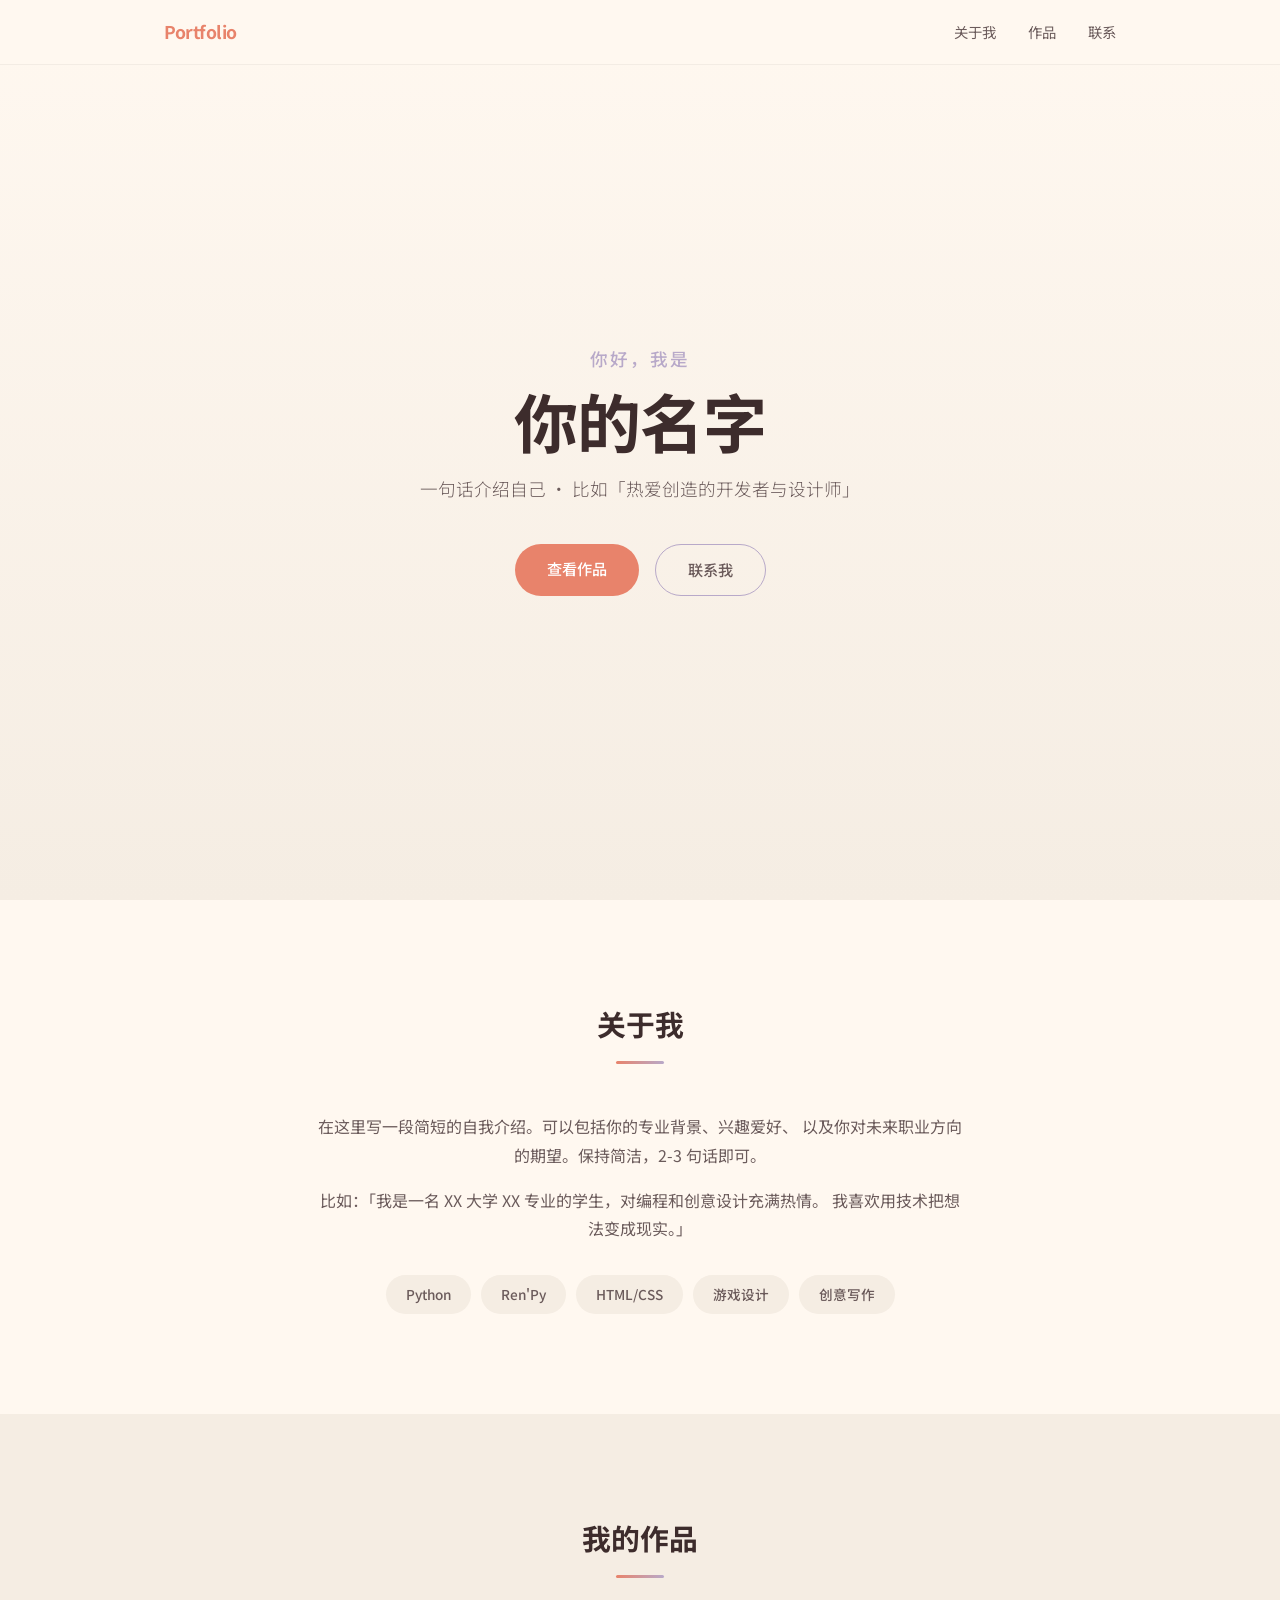
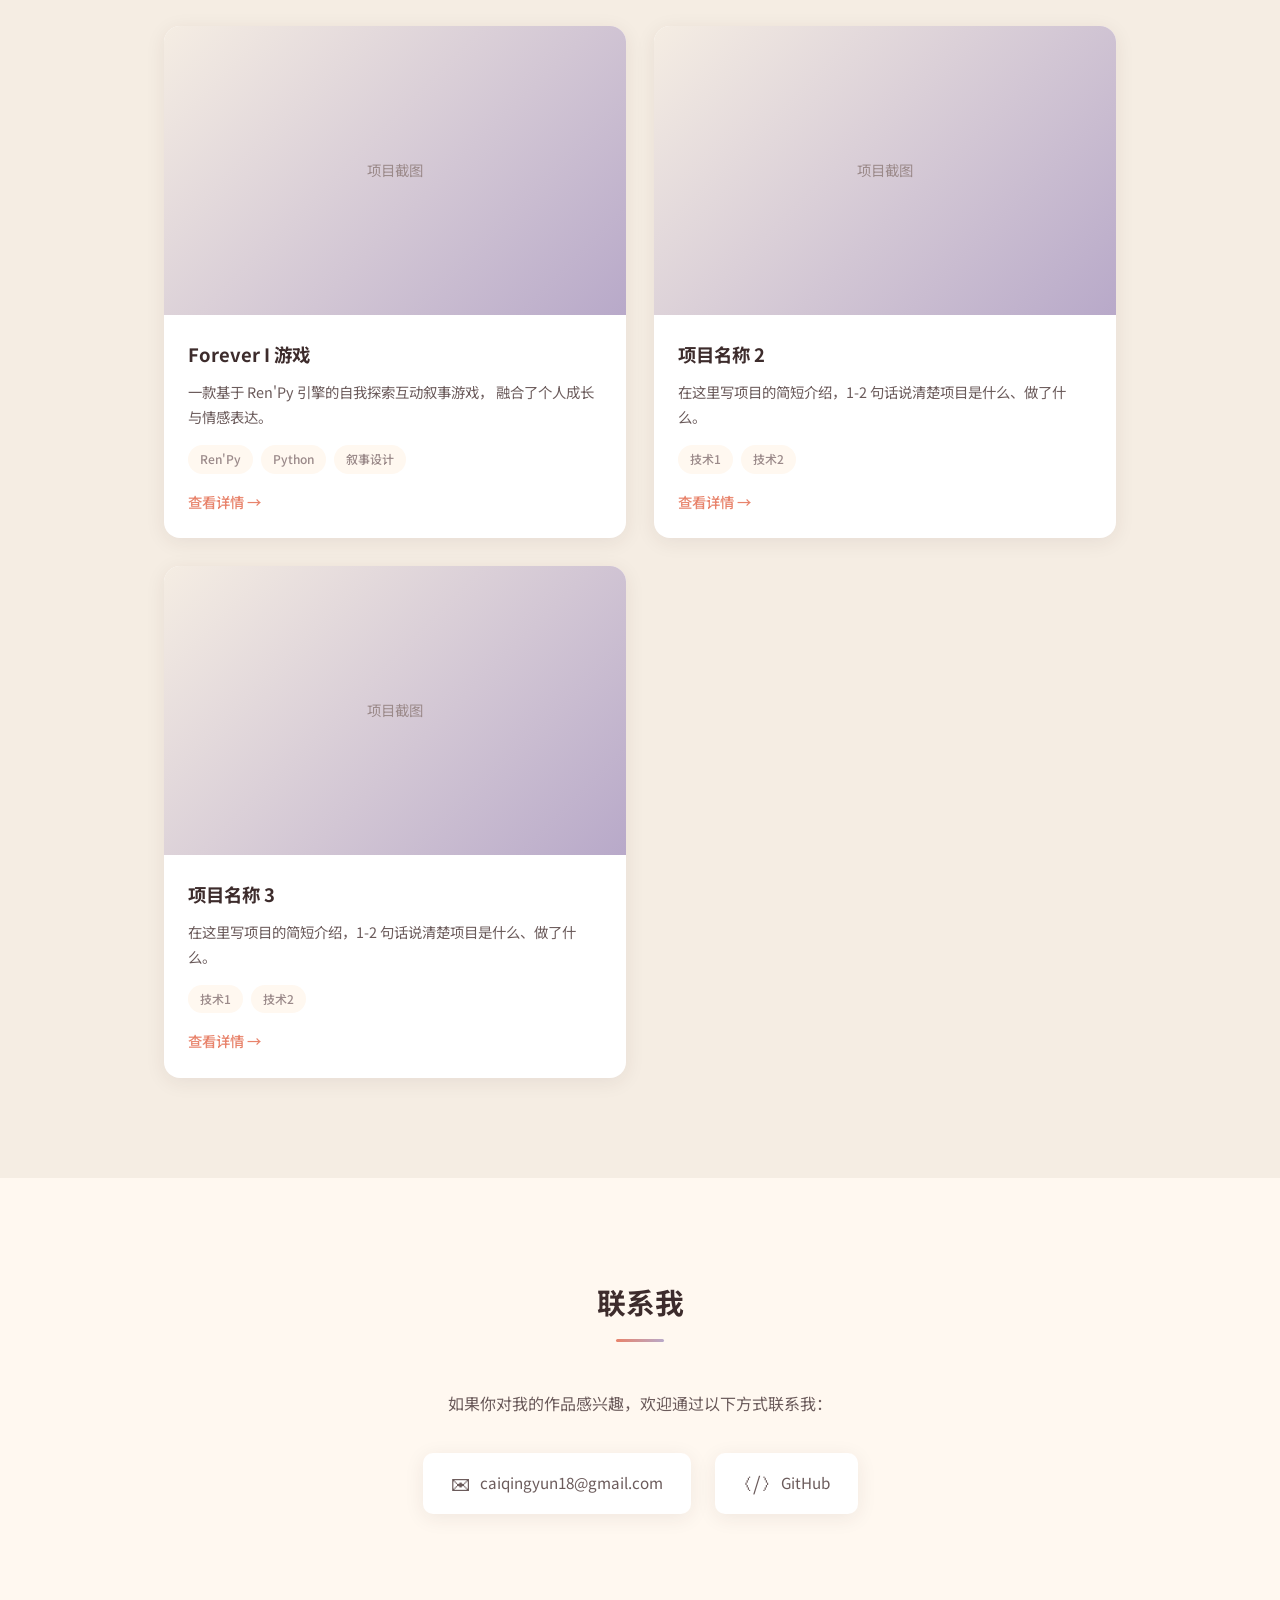
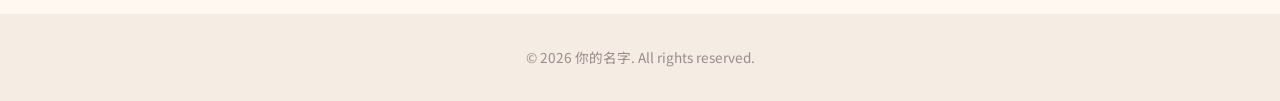
==== index.html @ f5c16abd "初始化作品集网站" ====
<!DOCTYPE html>
<html lang="zh-CN">
<head>
    <meta charset="UTF-8">
    <meta name="viewport" content="width=device-width, initial-scale=1.0">
    <title>我的作品集 | Portfolio</title>
    <link rel="stylesheet" href="css/style.css">
    <link rel="preconnect" href="https://fonts.googleapis.com">
    <link rel="preconnect" href="https://fonts.gstatic.com" crossorigin>
    <link href="https://fonts.googleapis.com/css2?family=Noto+Sans+SC:wght@300;400;500;700&display=swap" rel="stylesheet">
</head>
<body>
    <!-- 导航栏 -->
    <nav class="navbar">
        <div class="nav-container">
            <a href="#hero" class="nav-logo">Portfolio</a>
            <ul class="nav-links">
                <li><a href="#about">关于我</a></li>
                <li><a href="#projects">作品</a></li>
                <li><a href="#contact">联系</a></li>
            </ul>
        </div>
    </nav>

    <!-- Hero 顶部介绍区 -->
    <section id="hero" class="hero">
        <div class="hero-content fade-in">
            <p class="hero-greeting">你好，我是</p>
            <h1 class="hero-name">你的名字</h1>
            <p class="hero-tagline">一句话介绍自己 · 比如「热爱创造的开发者与设计师」</p>
            <div class="hero-buttons">
                <a href="#projects" class="btn btn-primary">查看作品</a>
                <a href="#contact" class="btn btn-outline">联系我</a>
            </div>
        </div>
    </section>

    <!-- 关于我 -->
    <section id="about" class="about">
        <div class="container">
            <h2 class="section-title fade-in">关于我</h2>
            <div class="about-content fade-in">
                <div class="about-text">
                    <p>
                        在这里写一段简短的自我介绍。可以包括你的专业背景、兴趣爱好、
                        以及你对未来职业方向的期望。保持简洁，2-3 句话即可。
                    </p>
                    <p>
                        比如：「我是一名 XX 大学 XX 专业的学生，对编程和创意设计充满热情。
                        我喜欢用技术把想法变成现实。」
                    </p>
                </div>
                <div class="skills">
                    <span class="skill-tag">Python</span>
                    <span class="skill-tag">Ren'Py</span>
                    <span class="skill-tag">HTML/CSS</span>
                    <span class="skill-tag">游戏设计</span>
                    <span class="skill-tag">创意写作</span>
                    <!-- 换成你自己的技能标签 -->
                </div>
            </div>
        </div>
    </section>

    <!-- 作品展示 -->
    <section id="projects" class="projects">
        <div class="container">
            <h2 class="section-title fade-in">我的作品</h2>
            <div class="projects-grid">

                <!-- 作品卡片 1 -->
                <div class="project-card fade-in">
                    <div class="card-image">
                        <div class="card-image-placeholder">项目截图</div>
                    </div>
                    <div class="card-content">
                        <h3 class="card-title">Forever I 游戏</h3>
                        <p class="card-description">
                            一款基于 Ren'Py 引擎的自我探索互动叙事游戏，
                            融合了个人成长与情感表达。
                        </p>
                        <div class="card-tags">
                            <span class="tag">Ren'Py</span>
                            <span class="tag">Python</span>
                            <span class="tag">叙事设计</span>
                        </div>
                        <div class="card-links">
                            <a href="#" class="card-link">查看详情 →</a>
                        </div>
                    </div>
                </div>

                <!-- 作品卡片 2 -->
                <div class="project-card fade-in">
                    <div class="card-image">
                        <div class="card-image-placeholder">项目截图</div>
                    </div>
                    <div class="card-content">
                        <h3 class="card-title">项目名称 2</h3>
                        <p class="card-description">
                            在这里写项目的简短介绍，1-2 句话说清楚项目是什么、做了什么。
                        </p>
                        <div class="card-tags">
                            <span class="tag">技术1</span>
                            <span class="tag">技术2</span>
                        </div>
                        <div class="card-links">
                            <a href="#" class="card-link">查看详情 →</a>
                        </div>
                    </div>
                </div>

                <!-- 作品卡片 3 -->
                <div class="project-card fade-in">
                    <div class="card-image">
                        <div class="card-image-placeholder">项目截图</div>
                    </div>
                    <div class="card-content">
                        <h3 class="card-title">项目名称 3</h3>
                        <p class="card-description">
                            在这里写项目的简短介绍，1-2 句话说清楚项目是什么、做了什么。
                        </p>
                        <div class="card-tags">
                            <span class="tag">技术1</span>
                            <span class="tag">技术2</span>
                        </div>
                        <div class="card-links">
                            <a href="#" class="card-link">查看详情 →</a>
                        </div>
                    </div>
                </div>

            </div>
        </div>
    </section>

    <!-- 联系方式 -->
    <section id="contact" class="contact">
        <div class="container">
            <h2 class="section-title fade-in">联系我</h2>
            <p class="contact-text fade-in">如果你对我的作品感兴趣，欢迎通过以下方式联系我：</p>
            <div class="contact-links fade-in">
                <a href="mailto:caiqingyun18@gmail.com" class="contact-item">
                    <span class="contact-icon">✉</span>
                    <span>caiqingyun18@gmail.com</span>
                </a>
                <a href="https://github.com/DAMOWANG-QINGYUN" class="contact-item" target="_blank">
                    <span class="contact-icon">⟨/⟩</span>
                    <span>GitHub</span>
                </a>
            </div>
        </div>
    </section>

    <!-- 页脚 -->
    <footer class="footer">
        <p>&copy; 2026 你的名字. All rights reserved.</p>
    </footer>

    <script src="js/main.js"></script>
</body>
</html>
---- css/style.css ----
/* ========== 基础重置与变量 ========== */
*,
*::before,
*::after {
    margin: 0;
    padding: 0;
    box-sizing: border-box;
}

:root {
    --bg-primary: #FFF8F0;
    --bg-secondary: #F5EDE3;
    --text-primary: #3D2C2C;
    --text-secondary: #6B5B5B;
    --text-light: #9B8A8A;
    --accent-coral: #E8836B;
    --accent-lavender: #B8A9C9;
    --card-bg: #FFFFFF;
    --card-shadow: 0 4px 20px rgba(61, 44, 44, 0.08);
    --card-shadow-hover: 0 8px 32px rgba(61, 44, 44, 0.15);
    --radius: 16px;
    --radius-sm: 10px;
    --transition: 0.3s ease;
}

html {
    scroll-behavior: smooth;
    scroll-padding-top: 80px;
}

body {
    font-family: 'Noto Sans SC', -apple-system, BlinkMacSystemFont, 'Segoe UI', sans-serif;
    background-color: var(--bg-primary);
    color: var(--text-primary);
    line-height: 1.7;
    -webkit-font-smoothing: antialiased;
}

a {
    text-decoration: none;
    color: inherit;
}

.container {
    max-width: 1000px;
    margin: 0 auto;
    padding: 0 24px;
}

/* ========== 导航栏 ========== */
.navbar {
    position: fixed;
    top: 0;
    left: 0;
    right: 0;
    z-index: 100;
    background: rgba(255, 248, 240, 0.85);
    backdrop-filter: blur(12px);
    -webkit-backdrop-filter: blur(12px);
    border-bottom: 1px solid rgba(61, 44, 44, 0.06);
}

.nav-container {
    max-width: 1000px;
    margin: 0 auto;
    padding: 0 24px;
    height: 64px;
    display: flex;
    align-items: center;
    justify-content: space-between;
}

.nav-logo {
    font-weight: 700;
    font-size: 1.1rem;
    color: var(--accent-coral);
    letter-spacing: -0.5px;
}

.nav-links {
    list-style: none;
    display: flex;
    gap: 32px;
}

.nav-links a {
    font-size: 0.9rem;
    font-weight: 400;
    color: var(--text-secondary);
    transition: color var(--transition);
    position: relative;
}

.nav-links a::after {
    content: '';
    position: absolute;
    bottom: -4px;
    left: 0;
    width: 0;
    height: 2px;
    background: var(--accent-coral);
    border-radius: 1px;
    transition: width var(--transition);
}

.nav-links a:hover {
    color: var(--text-primary);
}

.nav-links a:hover::after {
    width: 100%;
}

/* ========== Hero ========== */
.hero {
    min-height: 100vh;
    display: flex;
    align-items: center;
    justify-content: center;
    text-align: center;
    padding: 120px 24px 80px;
    background: linear-gradient(180deg, var(--bg-primary) 0%, var(--bg-secondary) 100%);
}

.hero-greeting {
    font-size: 1.1rem;
    color: var(--accent-lavender);
    font-weight: 500;
    margin-bottom: 8px;
    letter-spacing: 2px;
}

.hero-name {
    font-size: clamp(2.5rem, 6vw, 4rem);
    font-weight: 700;
    color: var(--text-primary);
    margin-bottom: 16px;
    letter-spacing: -1px;
    line-height: 1.2;
}

.hero-tagline {
    font-size: 1.1rem;
    color: var(--text-secondary);
    max-width: 500px;
    margin: 0 auto 40px;
    font-weight: 300;
}

.hero-buttons {
    display: flex;
    gap: 16px;
    justify-content: center;
    flex-wrap: wrap;
}

/* ========== 按钮 ========== */
.btn {
    display: inline-block;
    padding: 12px 32px;
    border-radius: 50px;
    font-size: 0.95rem;
    font-weight: 500;
    transition: all var(--transition);
    cursor: pointer;
}

.btn-primary {
    background: var(--accent-coral);
    color: #fff;
}

.btn-primary:hover {
    background: #d6725c;
    transform: translateY(-2px);
    box-shadow: 0 6px 20px rgba(232, 131, 107, 0.3);
}

.btn-outline {
    border: 1.5px solid var(--accent-lavender);
    color: var(--text-secondary);
}

.btn-outline:hover {
    background: var(--accent-lavender);
    color: #fff;
    transform: translateY(-2px);
}

/* ========== 通用板块 ========== */
.section-title {
    font-size: 1.8rem;
    font-weight: 700;
    text-align: center;
    margin-bottom: 48px;
    color: var(--text-primary);
    position: relative;
}

.section-title::after {
    content: '';
    display: block;
    width: 48px;
    height: 3px;
    background: linear-gradient(90deg, var(--accent-coral), var(--accent-lavender));
    border-radius: 2px;
    margin: 12px auto 0;
}

/* ========== 关于我 ========== */
.about {
    padding: 100px 0;
    background: var(--bg-primary);
}

.about-text {
    max-width: 650px;
    margin: 0 auto 32px;
    text-align: center;
}

.about-text p {
    color: var(--text-secondary);
    margin-bottom: 16px;
    font-size: 1rem;
    line-height: 1.8;
}

.skills {
    display: flex;
    flex-wrap: wrap;
    justify-content: center;
    gap: 10px;
}

.skill-tag {
    padding: 8px 20px;
    background: var(--bg-secondary);
    color: var(--text-secondary);
    border-radius: 50px;
    font-size: 0.85rem;
    font-weight: 500;
    transition: all var(--transition);
}

.skill-tag:hover {
    background: var(--accent-lavender);
    color: #fff;
    transform: translateY(-2px);
}

/* ========== 作品展示 ========== */
.projects {
    padding: 100px 0;
    background: var(--bg-secondary);
}

.projects-grid {
    display: grid;
    grid-template-columns: repeat(auto-fill, minmax(300px, 1fr));
    gap: 28px;
}

.project-card {
    background: var(--card-bg);
    border-radius: var(--radius);
    overflow: hidden;
    box-shadow: var(--card-shadow);
    transition: all var(--transition);
}

.project-card:hover {
    transform: translateY(-6px);
    box-shadow: var(--card-shadow-hover);
}

.card-image {
    width: 100%;
    aspect-ratio: 16 / 10;
    overflow: hidden;
    background: linear-gradient(135deg, var(--bg-secondary), var(--accent-lavender));
}

.card-image img {
    width: 100%;
    height: 100%;
    object-fit: cover;
    transition: transform 0.4s ease;
}

.project-card:hover .card-image img {
    transform: scale(1.05);
}

.card-image-placeholder {
    width: 100%;
    height: 100%;
    display: flex;
    align-items: center;
    justify-content: center;
    color: var(--text-light);
    font-size: 0.9rem;
}

.card-content {
    padding: 24px;
}

.card-title {
    font-size: 1.15rem;
    font-weight: 700;
    margin-bottom: 10px;
    color: var(--text-primary);
}

.card-description {
    font-size: 0.9rem;
    color: var(--text-secondary);
    line-height: 1.7;
    margin-bottom: 16px;
}

.card-tags {
    display: flex;
    flex-wrap: wrap;
    gap: 8px;
    margin-bottom: 16px;
}

.tag {
    padding: 4px 12px;
    background: var(--bg-primary);
    color: var(--text-light);
    border-radius: 50px;
    font-size: 0.75rem;
    font-weight: 500;
}

.card-links {
    display: flex;
    gap: 16px;
}

.card-link {
    font-size: 0.9rem;
    color: var(--accent-coral);
    font-weight: 500;
    transition: color var(--transition);
}

.card-link:hover {
    color: #d6725c;
}

/* ========== 联系方式 ========== */
.contact {
    padding: 100px 0;
    background: var(--bg-primary);
    text-align: center;
}

.contact-text {
    color: var(--text-secondary);
    margin-bottom: 36px;
    font-size: 1rem;
}

.contact-links {
    display: flex;
    justify-content: center;
    gap: 24px;
    flex-wrap: wrap;
}

.contact-item {
    display: flex;
    align-items: center;
    gap: 10px;
    padding: 14px 28px;
    background: var(--card-bg);
    border-radius: var(--radius-sm);
    box-shadow: var(--card-shadow);
    transition: all var(--transition);
    font-size: 0.95rem;
    color: var(--text-secondary);
}

.contact-item:hover {
    transform: translateY(-3px);
    box-shadow: var(--card-shadow-hover);
    color: var(--accent-coral);
}

.contact-icon {
    font-size: 1.2rem;
}

/* ========== 页脚 ========== */
.footer {
    text-align: center;
    padding: 32px 24px;
    background: var(--bg-secondary);
    color: var(--text-light);
    font-size: 0.85rem;
}

/* ========== 淡入动画 ========== */
.fade-in {
    opacity: 0;
    transform: translateY(24px);
    transition: opacity 0.6s ease, transform 0.6s ease;
}

.fade-in.visible {
    opacity: 1;
    transform: translateY(0);
}

/* ========== 响应式 ========== */
@media (max-width: 768px) {
    .nav-links {
        gap: 20px;
    }

    .hero {
        padding: 100px 20px 60px;
    }

    .hero-tagline {
        font-size: 1rem;
    }

    .projects-grid {
        grid-template-columns: 1fr;
    }

    .about,
    .projects,
    .contact {
        padding: 72px 0;
    }

    .section-title {
        font-size: 1.5rem;
        margin-bottom: 36px;
    }

    .contact-links {
        flex-direction: column;
        align-items: center;
    }
}

@media (max-width: 480px) {
    .nav-links {
        gap: 16px;
        font-size: 0.85rem;
    }

    .hero-name {
        font-size: 2rem;
    }

    .hero-buttons {
        flex-direction: column;
        align-items: center;
    }

    .btn {
        width: 100%;
        max-width: 240px;
        text-align: center;
    }
}
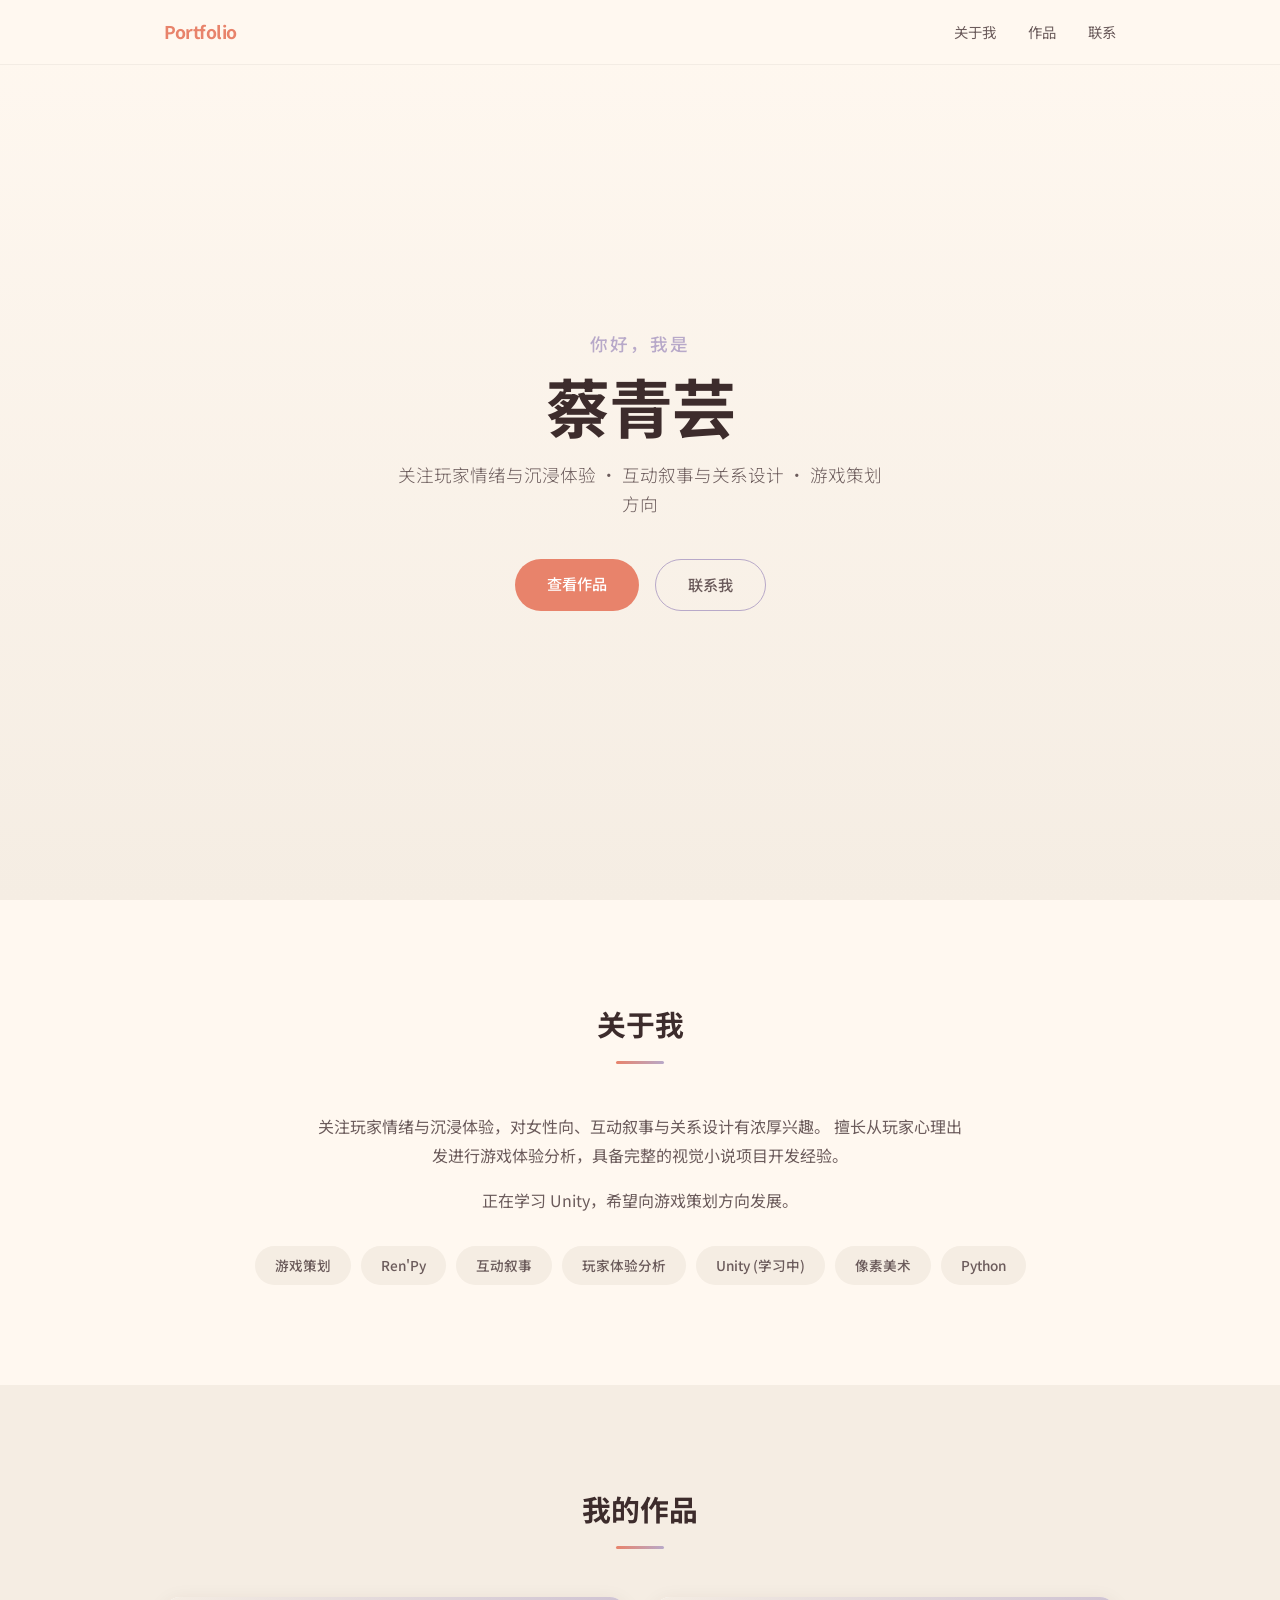
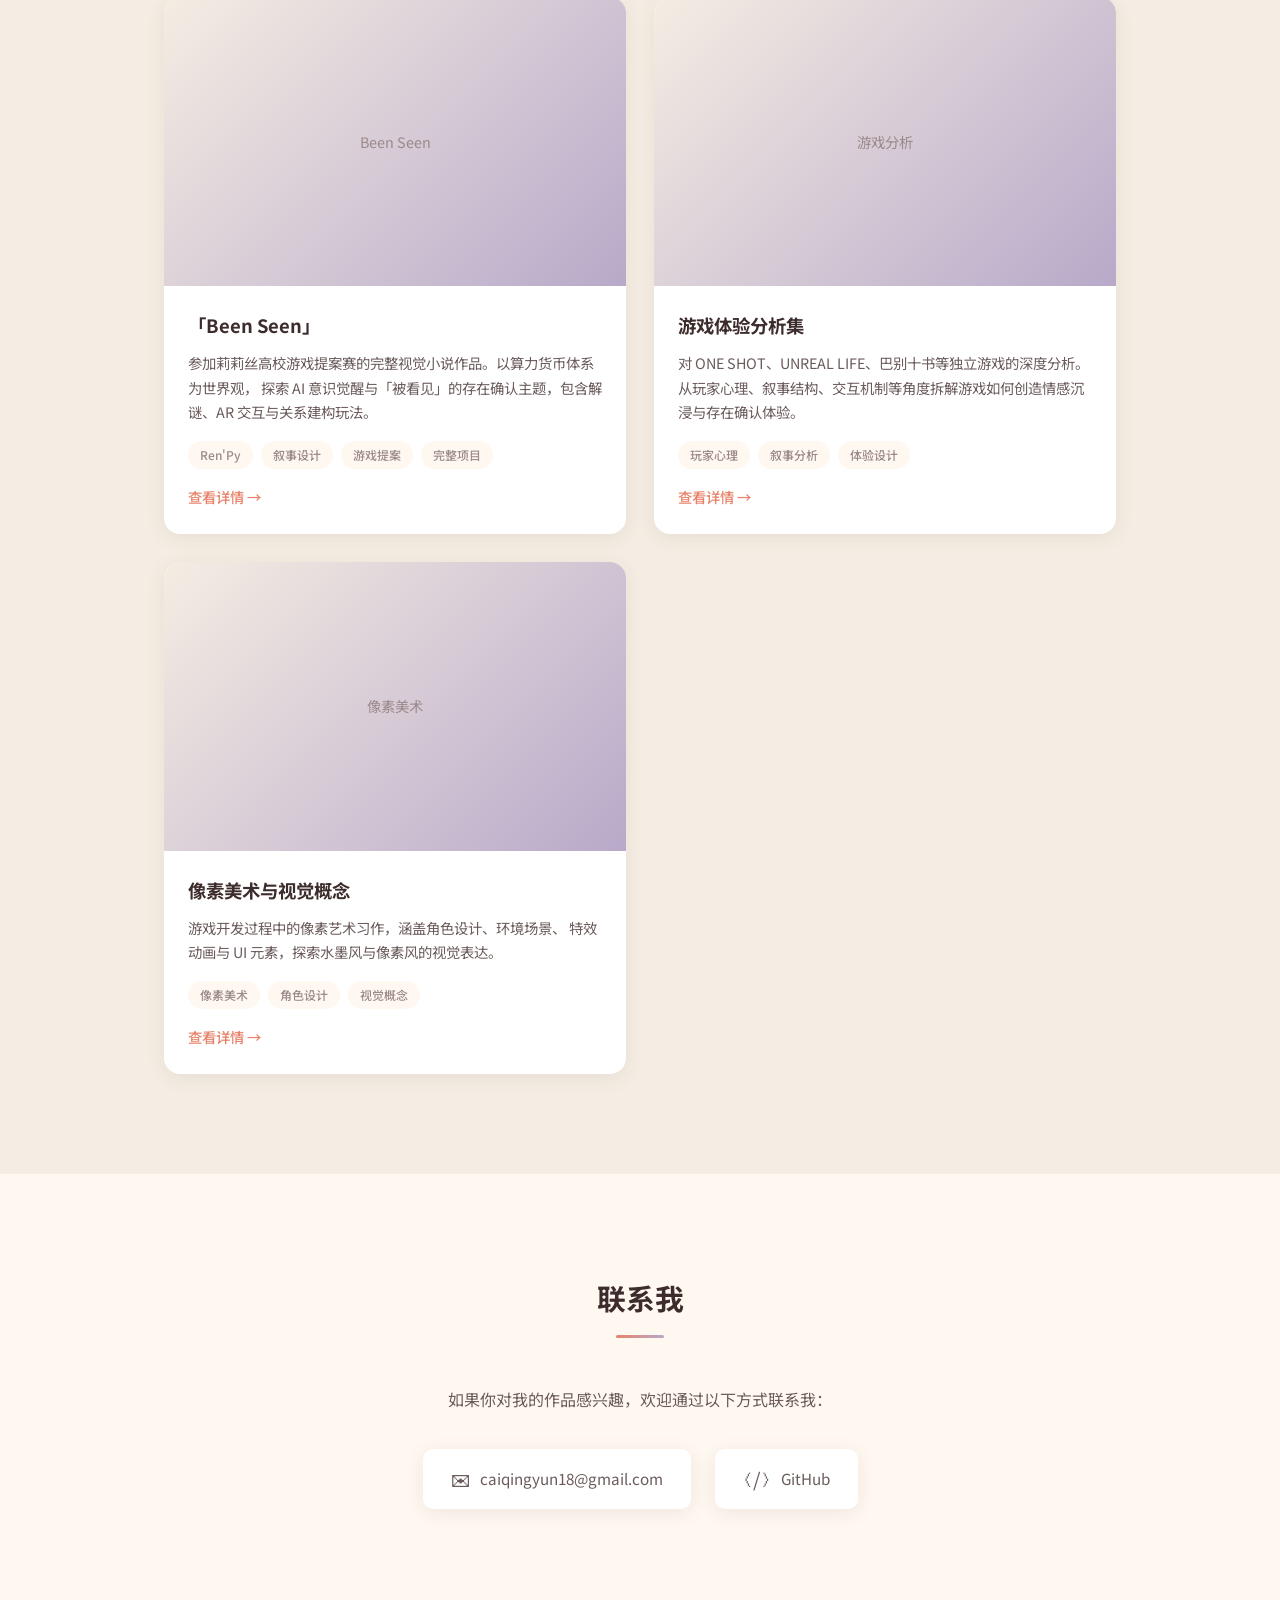
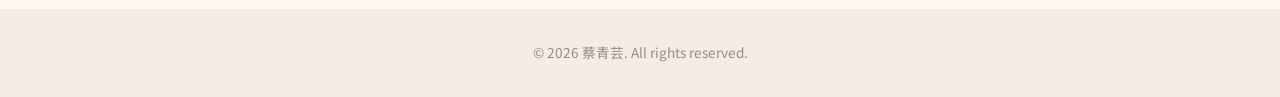
==== commit 3908f092: "更新作品集内容：个人信息、项目介绍、技能标签" ====
--- a/index.html
+++ b/index.html
@@ -3,7 +3,7 @@
 <head>
     <meta charset="UTF-8">
     <meta name="viewport" content="width=device-width, initial-scale=1.0">
-    <title>我的作品集 | Portfolio</title>
+    <title>蔡青芸 | 游戏策划作品集</title>
     <link rel="stylesheet" href="css/style.css">
     <link rel="preconnect" href="https://fonts.googleapis.com">
     <link rel="preconnect" href="https://fonts.gstatic.com" crossorigin>
@@ -26,8 +26,8 @@
     <section id="hero" class="hero">
         <div class="hero-content fade-in">
             <p class="hero-greeting">你好，我是</p>
-            <h1 class="hero-name">你的名字</h1>
-            <p class="hero-tagline">一句话介绍自己 · 比如「热爱创造的开发者与设计师」</p>
+            <h1 class="hero-name">蔡青芸</h1>
+            <p class="hero-tagline">关注玩家情绪与沉浸体验 · 互动叙事与关系设计 · 游戏策划方向</p>
             <div class="hero-buttons">
                 <a href="#projects" class="btn btn-primary">查看作品</a>
                 <a href="#contact" class="btn btn-outline">联系我</a>
@@ -42,21 +42,21 @@
             <div class="about-content fade-in">
                 <div class="about-text">
                     <p>
-                        在这里写一段简短的自我介绍。可以包括你的专业背景、兴趣爱好、
-                        以及你对未来职业方向的期望。保持简洁，2-3 句话即可。
+                        关注玩家情绪与沉浸体验，对女性向、互动叙事与关系设计有浓厚兴趣。
+                        擅长从玩家心理出发进行游戏体验分析，具备完整的视觉小说项目开发经验。
                     </p>
                     <p>
-                        比如：「我是一名 XX 大学 XX 专业的学生，对编程和创意设计充满热情。
-                        我喜欢用技术把想法变成现实。」
+                        正在学习 Unity，希望向游戏策划方向发展。
                     </p>
                 </div>
                 <div class="skills">
+                    <span class="skill-tag">游戏策划</span>
+                    <span class="skill-tag">Ren'Py</span>
+                    <span class="skill-tag">互动叙事</span>
+                    <span class="skill-tag">玩家体验分析</span>
+                    <span class="skill-tag">Unity (学习中)</span>
+                    <span class="skill-tag">像素美术</span>
                     <span class="skill-tag">Python</span>
-                    <span class="skill-tag">Ren'Py</span>
-                    <span class="skill-tag">HTML/CSS</span>
-                    <span class="skill-tag">游戏设计</span>
-                    <span class="skill-tag">创意写作</span>
-                    <!-- 换成你自己的技能标签 -->
                 </div>
             </div>
         </div>
@@ -68,21 +68,22 @@
             <h2 class="section-title fade-in">我的作品</h2>
             <div class="projects-grid">
 
-                <!-- 作品卡片 1 -->
+                <!-- 作品卡片 1：Been Seen -->
                 <div class="project-card fade-in">
                     <div class="card-image">
-                        <div class="card-image-placeholder">项目截图</div>
+                        <div class="card-image-placeholder">Been Seen</div>
                     </div>
                     <div class="card-content">
-                        <h3 class="card-title">Forever I 游戏</h3>
+                        <h3 class="card-title">「Been Seen」</h3>
                         <p class="card-description">
-                            一款基于 Ren'Py 引擎的自我探索互动叙事游戏，
-                            融合了个人成长与情感表达。
+                            参加莉莉丝高校游戏提案赛的完整视觉小说作品。以算力货币体系为世界观，
+                            探索 AI 意识觉醒与「被看见」的存在确认主题，包含解谜、AR 交互与关系建构玩法。
                         </p>
                         <div class="card-tags">
                             <span class="tag">Ren'Py</span>
-                            <span class="tag">Python</span>
                             <span class="tag">叙事设计</span>
+                            <span class="tag">游戏提案</span>
+                            <span class="tag">完整项目</span>
                         </div>
                         <div class="card-links">
                             <a href="#" class="card-link">查看详情 →</a>
@@ -90,19 +91,21 @@
                     </div>
                 </div>
 
-                <!-- 作品卡片 2 -->
+                <!-- 作品卡片 2：游戏体验分析 -->
                 <div class="project-card fade-in">
                     <div class="card-image">
-                        <div class="card-image-placeholder">项目截图</div>
+                        <div class="card-image-placeholder">游戏分析</div>
                     </div>
                     <div class="card-content">
-                        <h3 class="card-title">项目名称 2</h3>
+                        <h3 class="card-title">游戏体验分析集</h3>
                         <p class="card-description">
-                            在这里写项目的简短介绍，1-2 句话说清楚项目是什么、做了什么。
+                            对 ONE SHOT、UNREAL LIFE、巴别十书等独立游戏的深度分析。
+                            从玩家心理、叙事结构、交互机制等角度拆解游戏如何创造情感沉浸与存在确认体验。
                         </p>
                         <div class="card-tags">
-                            <span class="tag">技术1</span>
-                            <span class="tag">技术2</span>
+                            <span class="tag">玩家心理</span>
+                            <span class="tag">叙事分析</span>
+                            <span class="tag">体验设计</span>
                         </div>
                         <div class="card-links">
                             <a href="#" class="card-link">查看详情 →</a>
@@ -110,19 +113,21 @@
                     </div>
                 </div>
 
-                <!-- 作品卡片 3 -->
+                <!-- 作品卡片 3：像素美术 -->
                 <div class="project-card fade-in">
                     <div class="card-image">
-                        <div class="card-image-placeholder">项目截图</div>
+                        <div class="card-image-placeholder">像素美术</div>
                     </div>
                     <div class="card-content">
-                        <h3 class="card-title">项目名称 3</h3>
+                        <h3 class="card-title">像素美术与视觉概念</h3>
                         <p class="card-description">
-                            在这里写项目的简短介绍，1-2 句话说清楚项目是什么、做了什么。
+                            游戏开发过程中的像素艺术习作，涵盖角色设计、环境场景、
+                            特效动画与 UI 元素，探索水墨风与像素风的视觉表达。
                         </p>
                         <div class="card-tags">
-                            <span class="tag">技术1</span>
-                            <span class="tag">技术2</span>
+                            <span class="tag">像素美术</span>
+                            <span class="tag">角色设计</span>
+                            <span class="tag">视觉概念</span>
                         </div>
                         <div class="card-links">
                             <a href="#" class="card-link">查看详情 →</a>
@@ -154,7 +159,7 @@
 
     <!-- 页脚 -->
     <footer class="footer">
-        <p>&copy; 2026 你的名字. All rights reserved.</p>
+        <p>&copy; 2026 蔡青芸. All rights reserved.</p>
     </footer>
 
     <script src="js/main.js"></script>
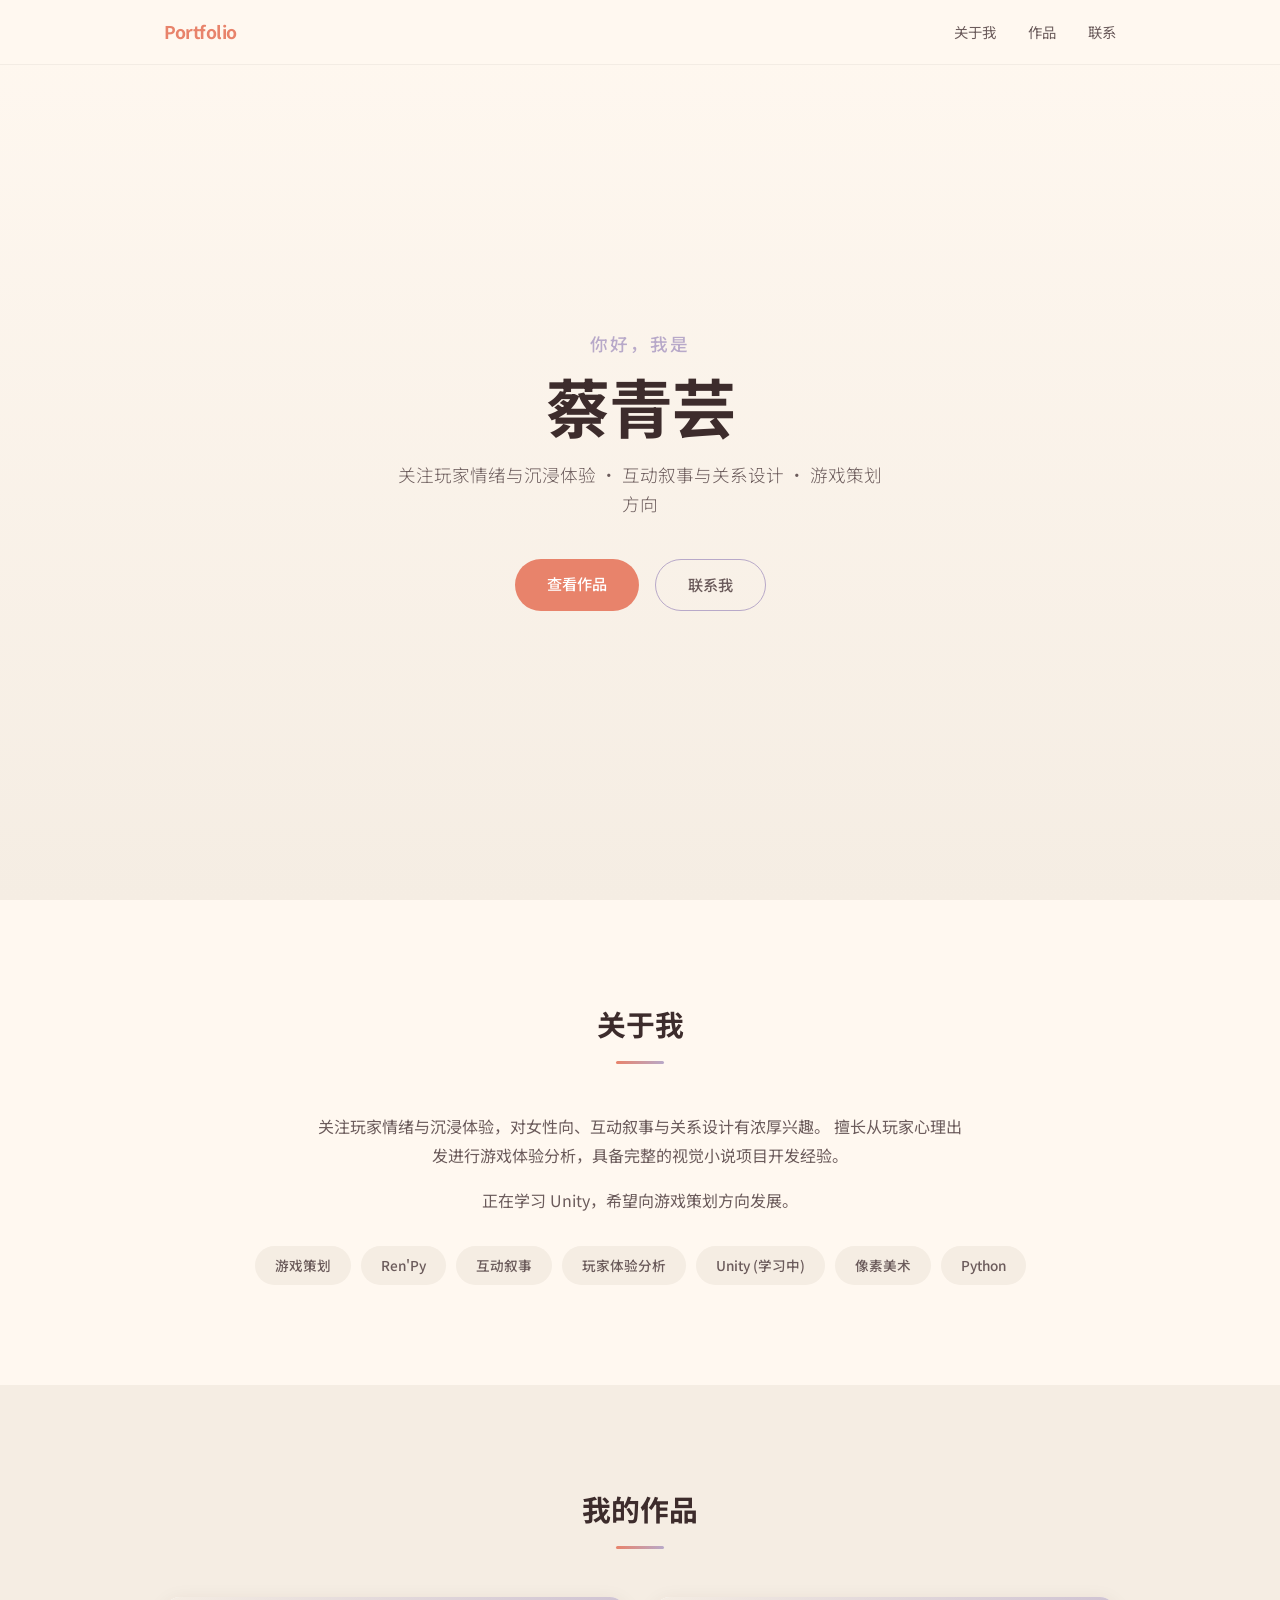
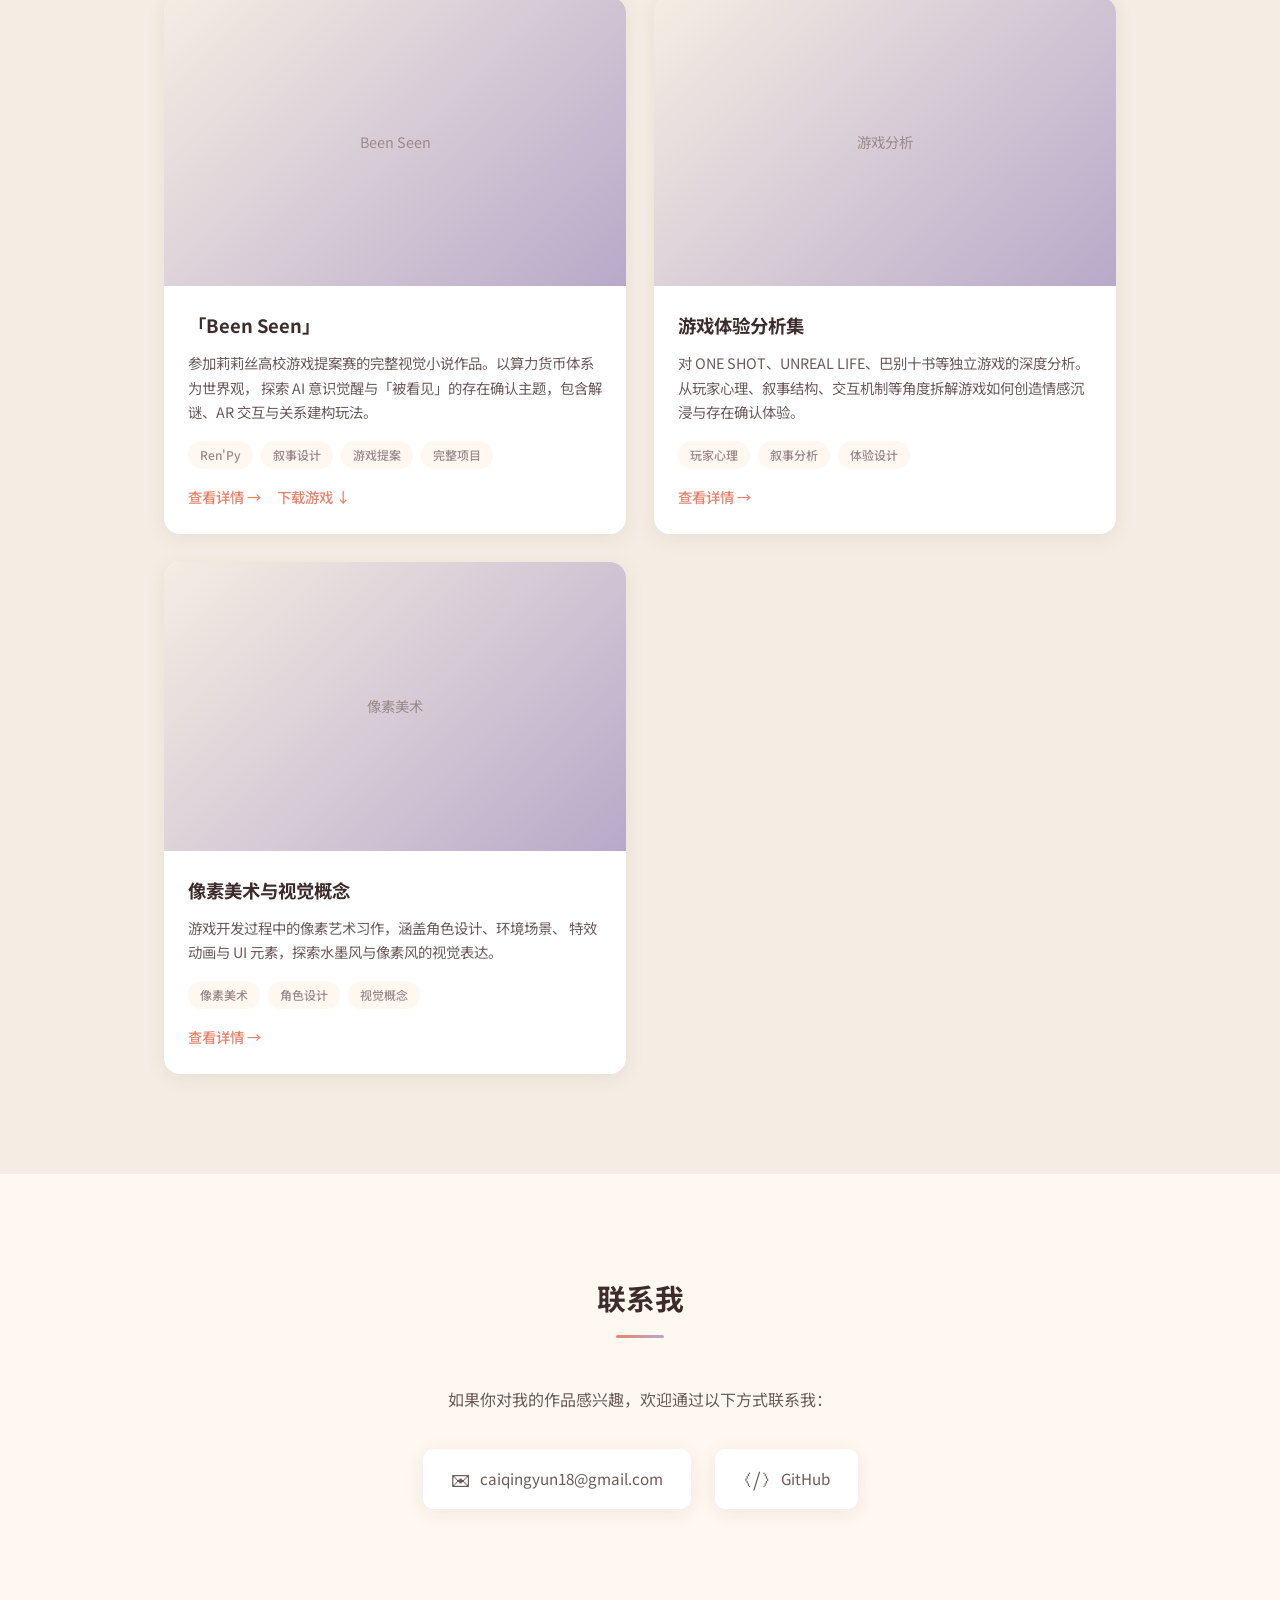
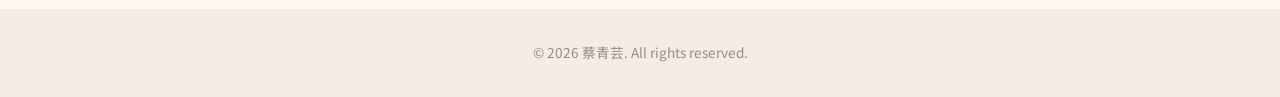
==== commit 7cc0d9a3: "添加 Been Seen 游戏下载链接（GitHub Release）" ====
--- a/index.html
+++ b/index.html
@@ -86,7 +86,8 @@
                             <span class="tag">完整项目</span>
                         </div>
                         <div class="card-links">
-                            <a href="#" class="card-link">查看详情 →</a>
+                            <a href="beenseen.html" class="card-link">查看详情 →</a>
+                            <a href="https://github.com/DAMOWANG-QINGYUN/DAMOWANG-QINGYUN.github.io/releases/download/v1.0/BeenSeen-v1.0-win.zip" class="card-link">下载游戏 ↓</a>
                         </div>
                     </div>
                 </div>
@@ -108,7 +109,7 @@
                             <span class="tag">体验设计</span>
                         </div>
                         <div class="card-links">
-                            <a href="#" class="card-link">查看详情 →</a>
+                            <a href="analysis.html" class="card-link">查看详情 →</a>
                         </div>
                     </div>
                 </div>
@@ -130,7 +131,7 @@
                             <span class="tag">视觉概念</span>
                         </div>
                         <div class="card-links">
-                            <a href="#" class="card-link">查看详情 →</a>
+                            <a href="pixelart.html" class="card-link">查看详情 →</a>
                         </div>
                     </div>
                 </div>
--- a/css/style.css
+++ b/css/style.css
@@ -404,6 +404,151 @@
     font-size: 0.85rem;
 }
 
+/* ========== 详情页 ========== */
+.detail-hero {
+    padding: 120px 0 60px;
+    background: linear-gradient(180deg, var(--bg-primary) 0%, var(--bg-secondary) 100%);
+    text-align: center;
+}
+
+.detail-header h1 {
+    font-size: clamp(2rem, 5vw, 3rem);
+    font-weight: 700;
+    color: var(--text-primary);
+    margin-bottom: 12px;
+}
+
+.detail-subtitle {
+    font-size: 1.05rem;
+    color: var(--text-secondary);
+    font-weight: 300;
+}
+
+.detail-section {
+    padding: 80px 0;
+}
+
+.detail-section.alt-bg {
+    background: var(--bg-secondary);
+}
+
+.detail-text {
+    max-width: 700px;
+    margin: 0 auto;
+}
+
+.detail-text p {
+    color: var(--text-secondary);
+    margin-bottom: 16px;
+    line-height: 1.8;
+}
+
+.detail-gallery {
+    display: grid;
+    grid-template-columns: repeat(auto-fit, minmax(400px, 1fr));
+    gap: 32px;
+}
+
+.gallery-item {
+    background: var(--card-bg);
+    border-radius: var(--radius);
+    overflow: hidden;
+    box-shadow: var(--card-shadow);
+}
+
+.gallery-item h3 {
+    padding: 20px 20px 12px;
+    font-size: 1rem;
+    color: var(--text-primary);
+}
+
+.gallery-item img {
+    width: 100%;
+    display: block;
+}
+
+.gallery-caption {
+    padding: 12px 20px 20px;
+    font-size: 0.85rem;
+    color: var(--text-light);
+}
+
+/* 分析卡片 */
+.analysis-grid {
+    display: grid;
+    grid-template-columns: repeat(auto-fill, minmax(280px, 1fr));
+    gap: 24px;
+}
+
+.analysis-card {
+    background: var(--card-bg);
+    border-radius: var(--radius);
+    padding: 32px;
+    box-shadow: var(--card-shadow);
+    transition: all var(--transition);
+}
+
+.analysis-card:hover {
+    transform: translateY(-4px);
+    box-shadow: var(--card-shadow-hover);
+}
+
+.analysis-card h3 {
+    font-size: 1.2rem;
+    color: var(--text-primary);
+    margin-bottom: 12px;
+}
+
+.analysis-card p {
+    font-size: 0.9rem;
+    color: var(--text-secondary);
+    line-height: 1.7;
+    margin-bottom: 20px;
+}
+
+/* 像素画网格 */
+.pixel-grid {
+    display: grid;
+    grid-template-columns: repeat(auto-fill, minmax(160px, 1fr));
+    gap: 20px;
+}
+
+.pixel-item {
+    background: var(--card-bg);
+    border-radius: var(--radius-sm);
+    padding: 16px;
+    text-align: center;
+    box-shadow: var(--card-shadow);
+    transition: all var(--transition);
+}
+
+.pixel-item:hover {
+    transform: translateY(-4px);
+    box-shadow: var(--card-shadow-hover);
+}
+
+.pixel-item img {
+    width: 100%;
+    image-rendering: pixelated;
+    border-radius: 8px;
+    margin-bottom: 10px;
+}
+
+.pixel-item p {
+    font-size: 0.8rem;
+    color: var(--text-light);
+    font-weight: 500;
+}
+
+.footer a {
+    color: var(--accent-coral);
+    transition: color var(--transition);
+}
+
+.footer a:hover {
+    color: #d6725c;
+}
+
 /* ========== 淡入动画 ========== */
 .fade-in {
     opacity: 0;
@@ -449,6 +594,18 @@
         flex-direction: column;
         align-items: center;
     }
+
+    .detail-gallery {
+        grid-template-columns: 1fr;
+    }
+
+    .detail-section {
+        padding: 56px 0;
+    }
+
+    .pixel-grid {
+        grid-template-columns: repeat(auto-fill, minmax(120px, 1fr));
+    }
 }
 
 @media (max-width: 480px) {
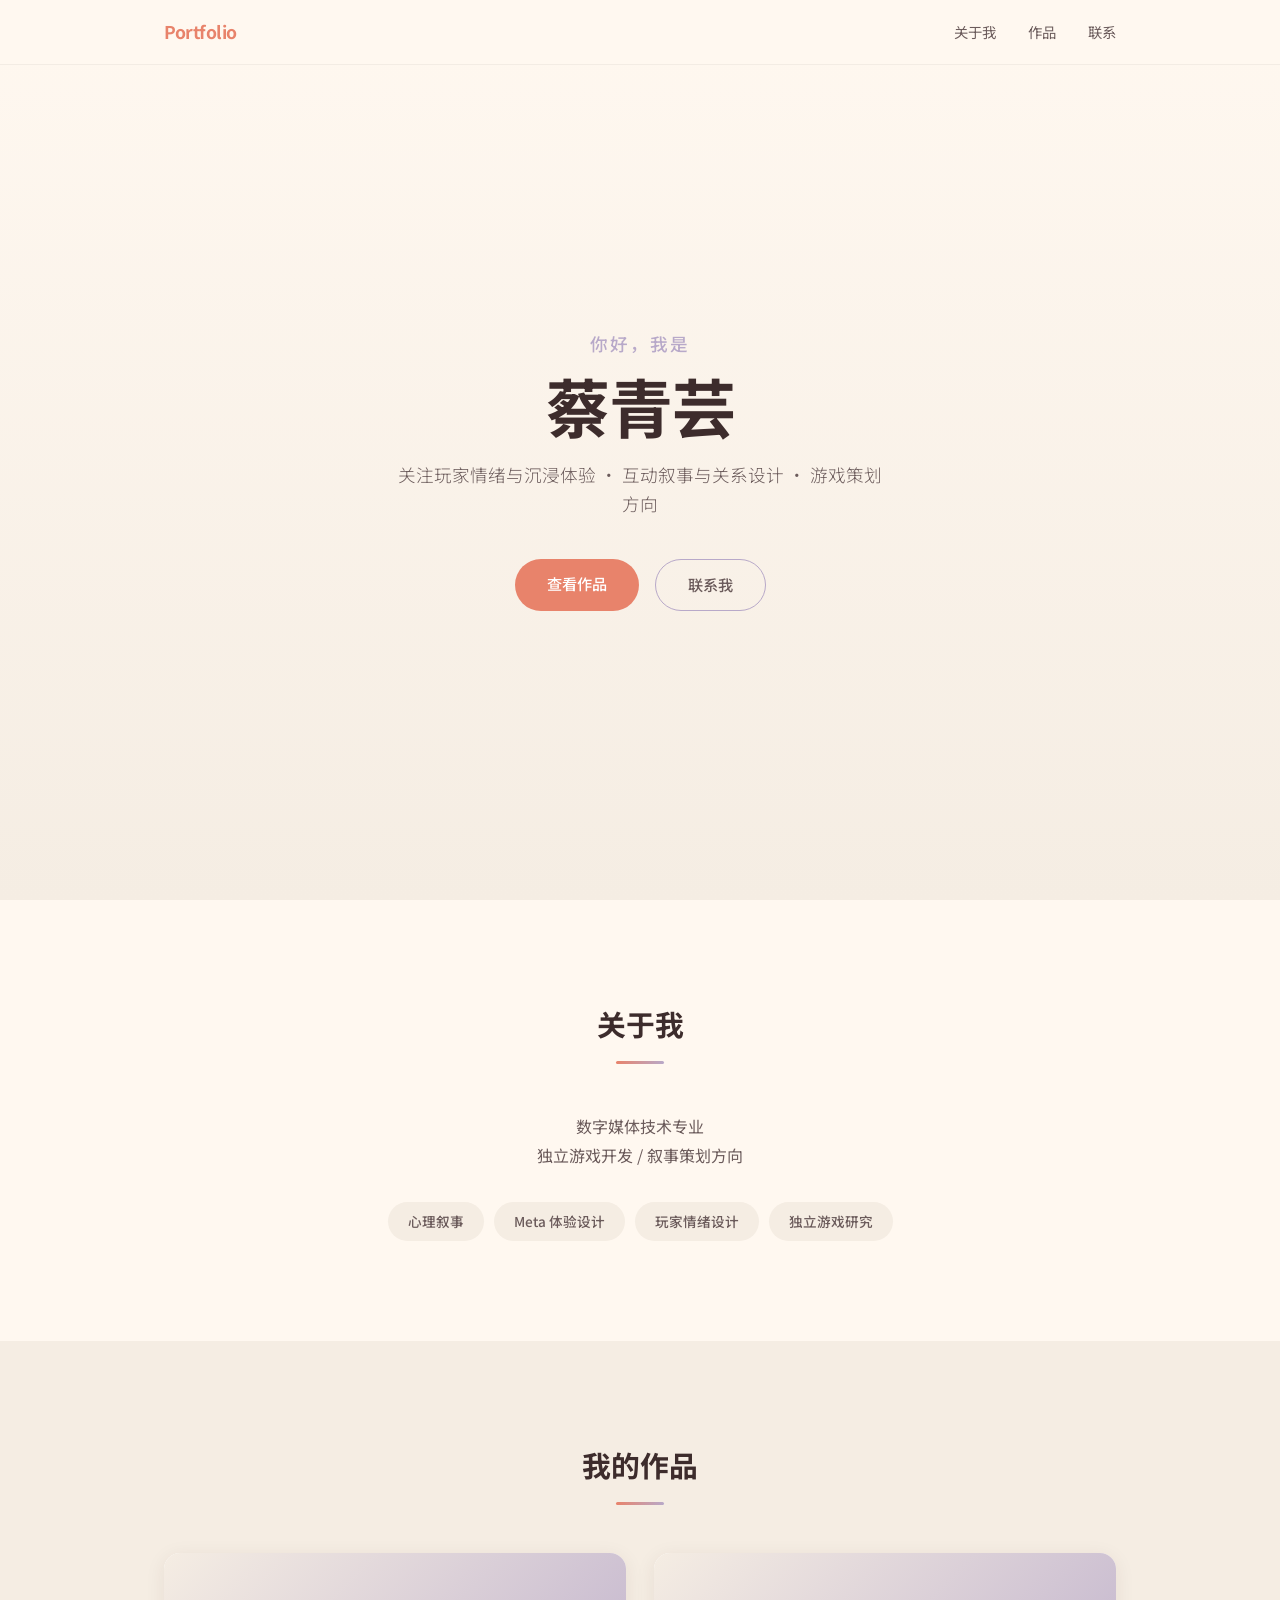
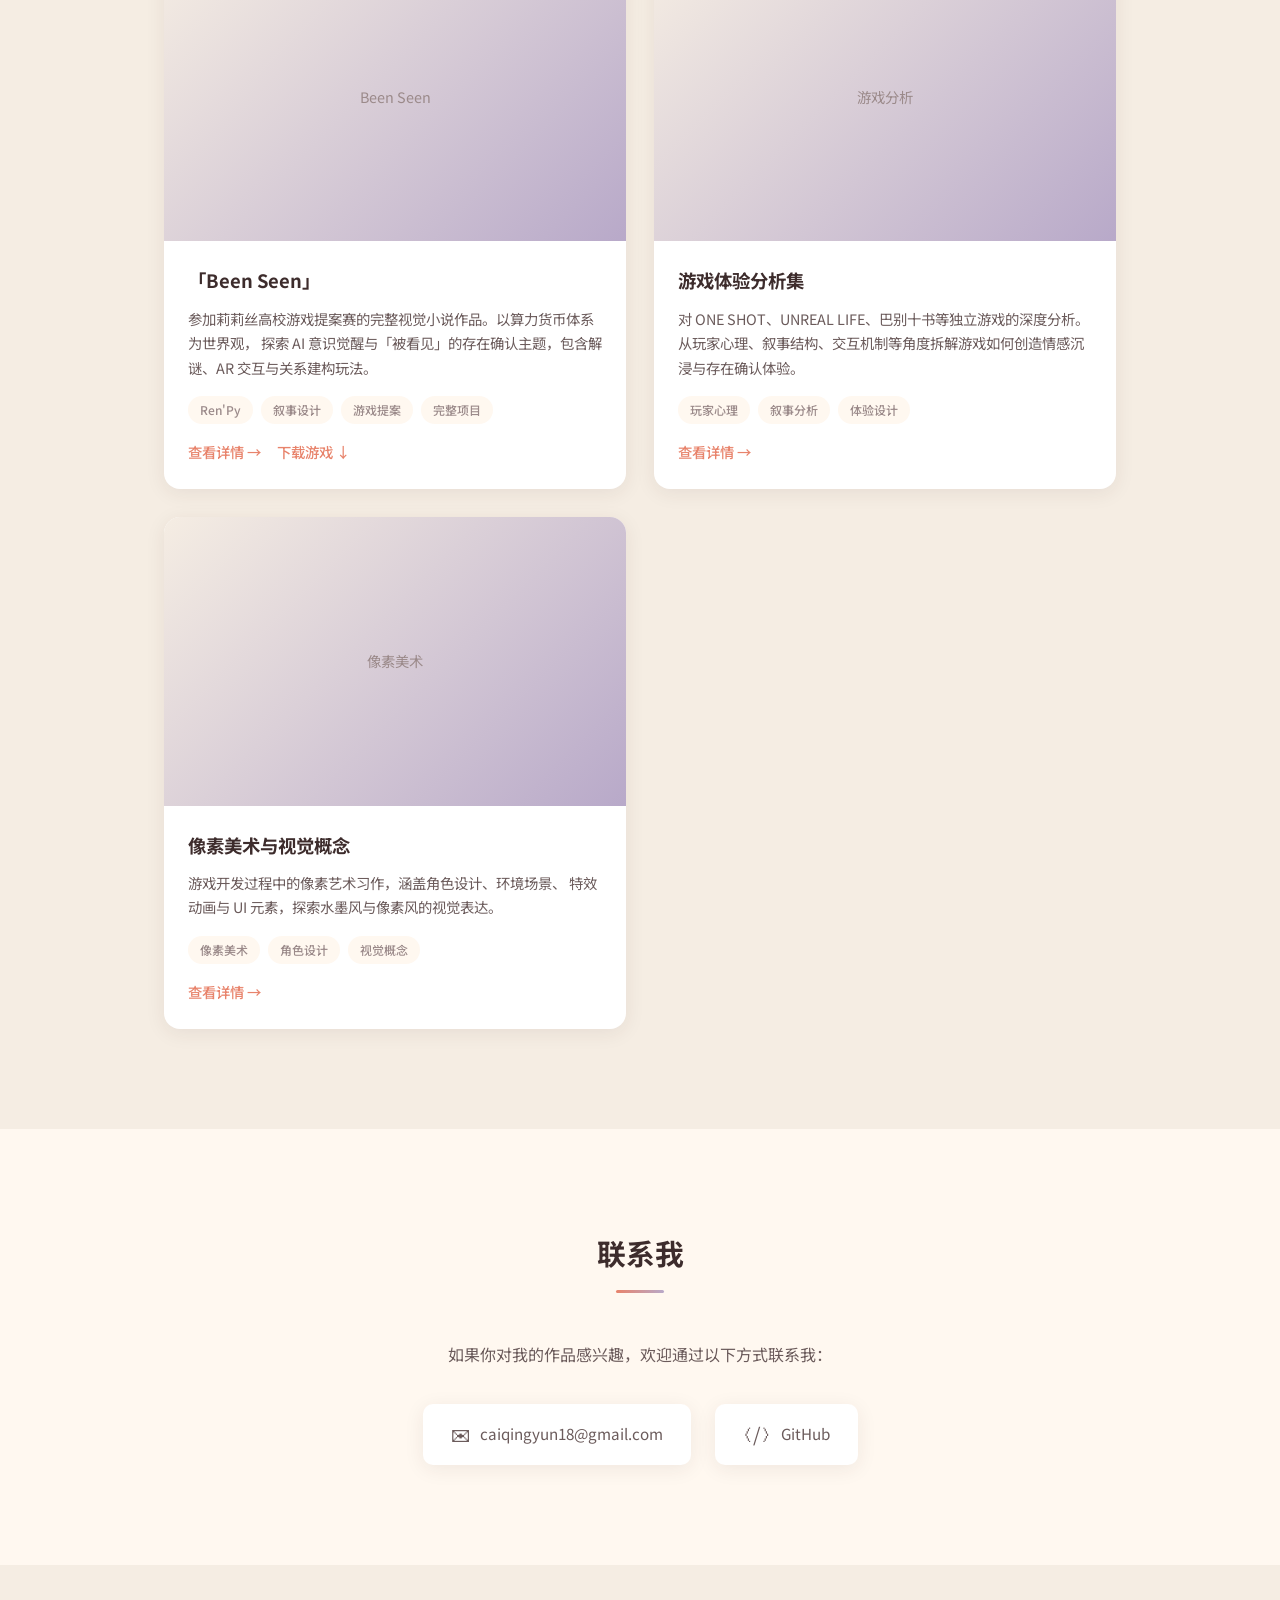
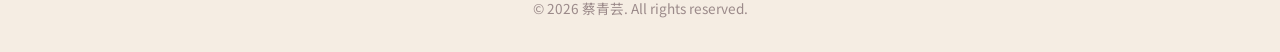
==== commit 46078e74: "更新关于我：数字媒体技术专业，独立游戏开发/叙事策划方向" ====
--- a/index.html
+++ b/index.html
@@ -41,22 +41,13 @@
             <h2 class="section-title fade-in">关于我</h2>
             <div class="about-content fade-in">
                 <div class="about-text">
-                    <p>
-                        关注玩家情绪与沉浸体验，对女性向、互动叙事与关系设计有浓厚兴趣。
-                        擅长从玩家心理出发进行游戏体验分析，具备完整的视觉小说项目开发经验。
-                    </p>
-                    <p>
-                        正在学习 Unity，希望向游戏策划方向发展。
-                    </p>
+                    <p>数字媒体技术专业<br>独立游戏开发 / 叙事策划方向</p>
                 </div>
                 <div class="skills">
-                    <span class="skill-tag">游戏策划</span>
-                    <span class="skill-tag">Ren'Py</span>
-                    <span class="skill-tag">互动叙事</span>
-                    <span class="skill-tag">玩家体验分析</span>
-                    <span class="skill-tag">Unity (学习中)</span>
-                    <span class="skill-tag">像素美术</span>
-                    <span class="skill-tag">Python</span>
+                    <span class="skill-tag">心理叙事</span>
+                    <span class="skill-tag">Meta 体验设计</span>
+                    <span class="skill-tag">玩家情绪设计</span>
+                    <span class="skill-tag">独立游戏研究</span>
                 </div>
             </div>
         </div>
@@ -87,7 +78,7 @@
                         </div>
                         <div class="card-links">
                             <a href="beenseen.html" class="card-link">查看详情 →</a>
-                            <a href="https://github.com/DAMOWANG-QINGYUN/DAMOWANG-QINGYUN.github.io/releases/download/v1.0/BeenSeen-v1.0-win.zip" class="card-link">下载游戏 ↓</a>
+                            <a href="https://github.com/DAMOWANG-QINGYUN/DAMOWANG-QINGYUN.github.io/releases/download/v1.0/Been.Seen-1.0-win.zip" class="card-link">下载游戏 ↓</a>
                         </div>
                     </div>
                 </div>
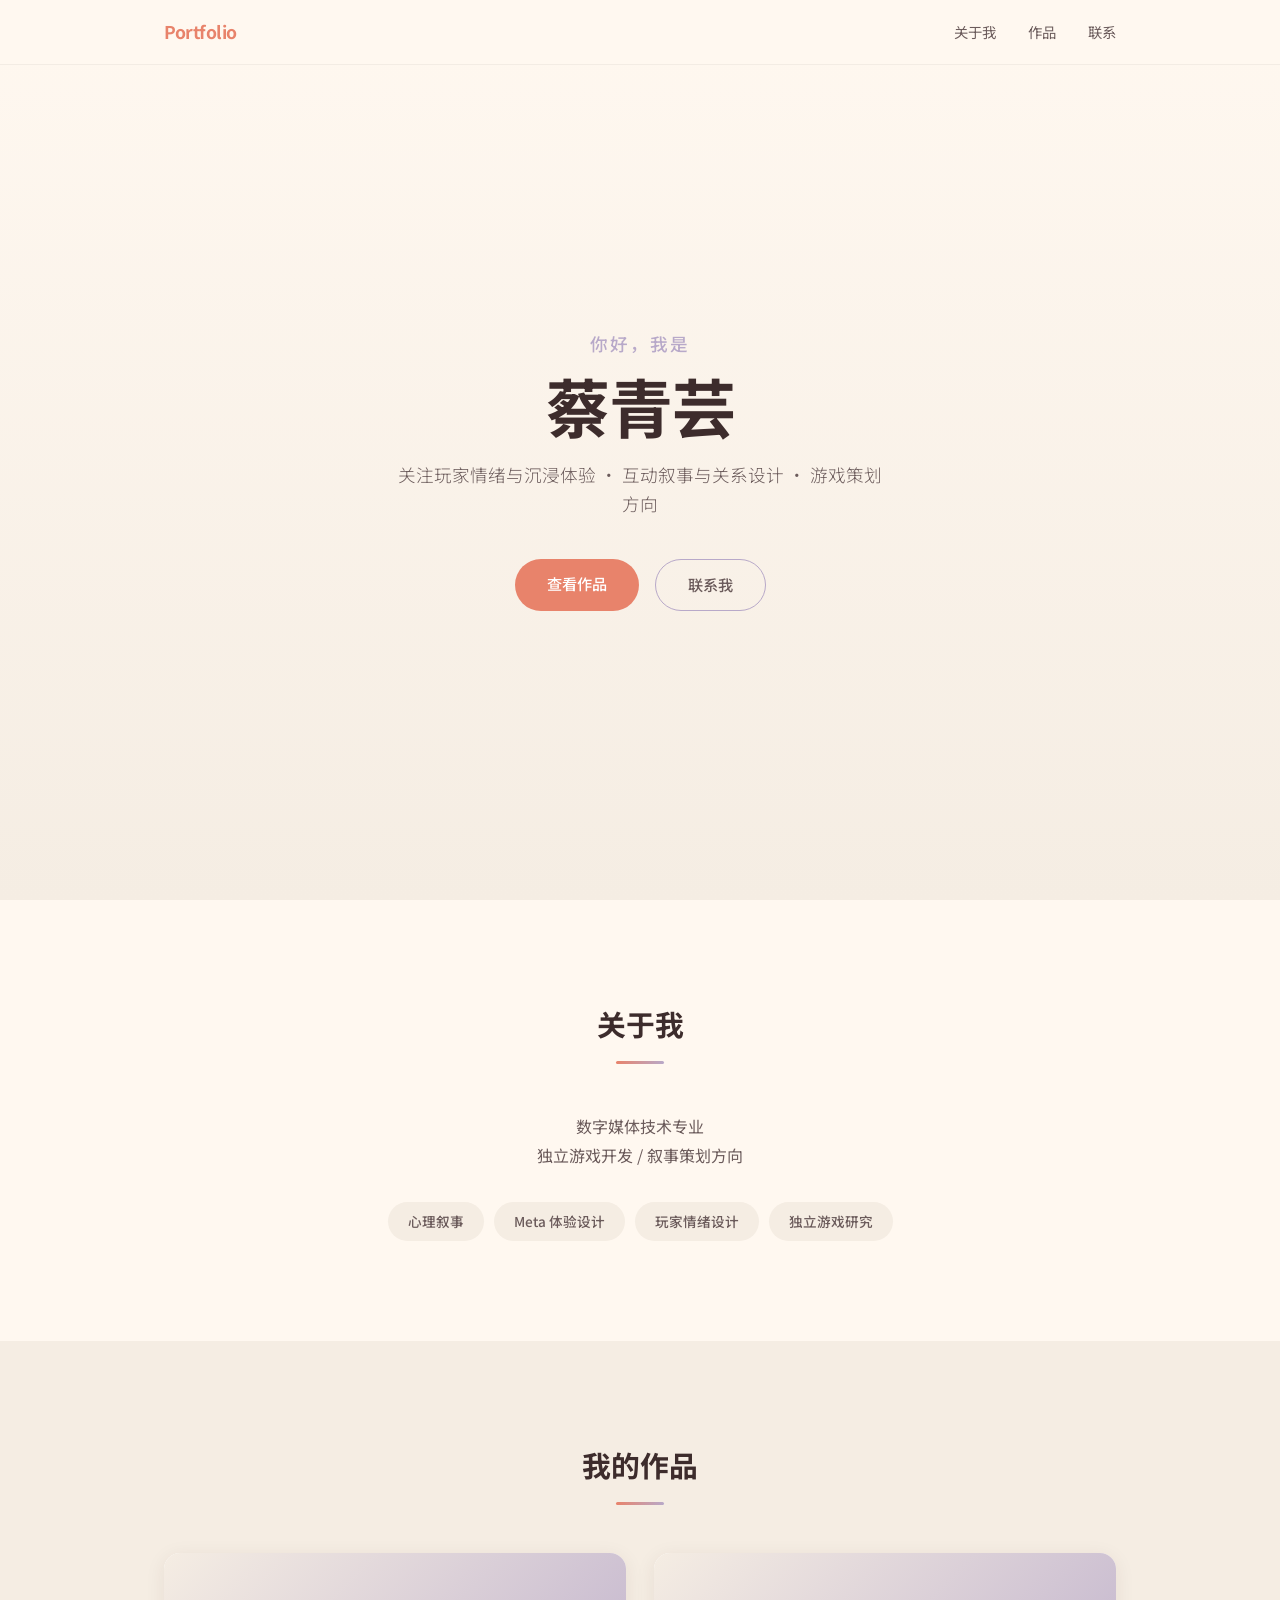
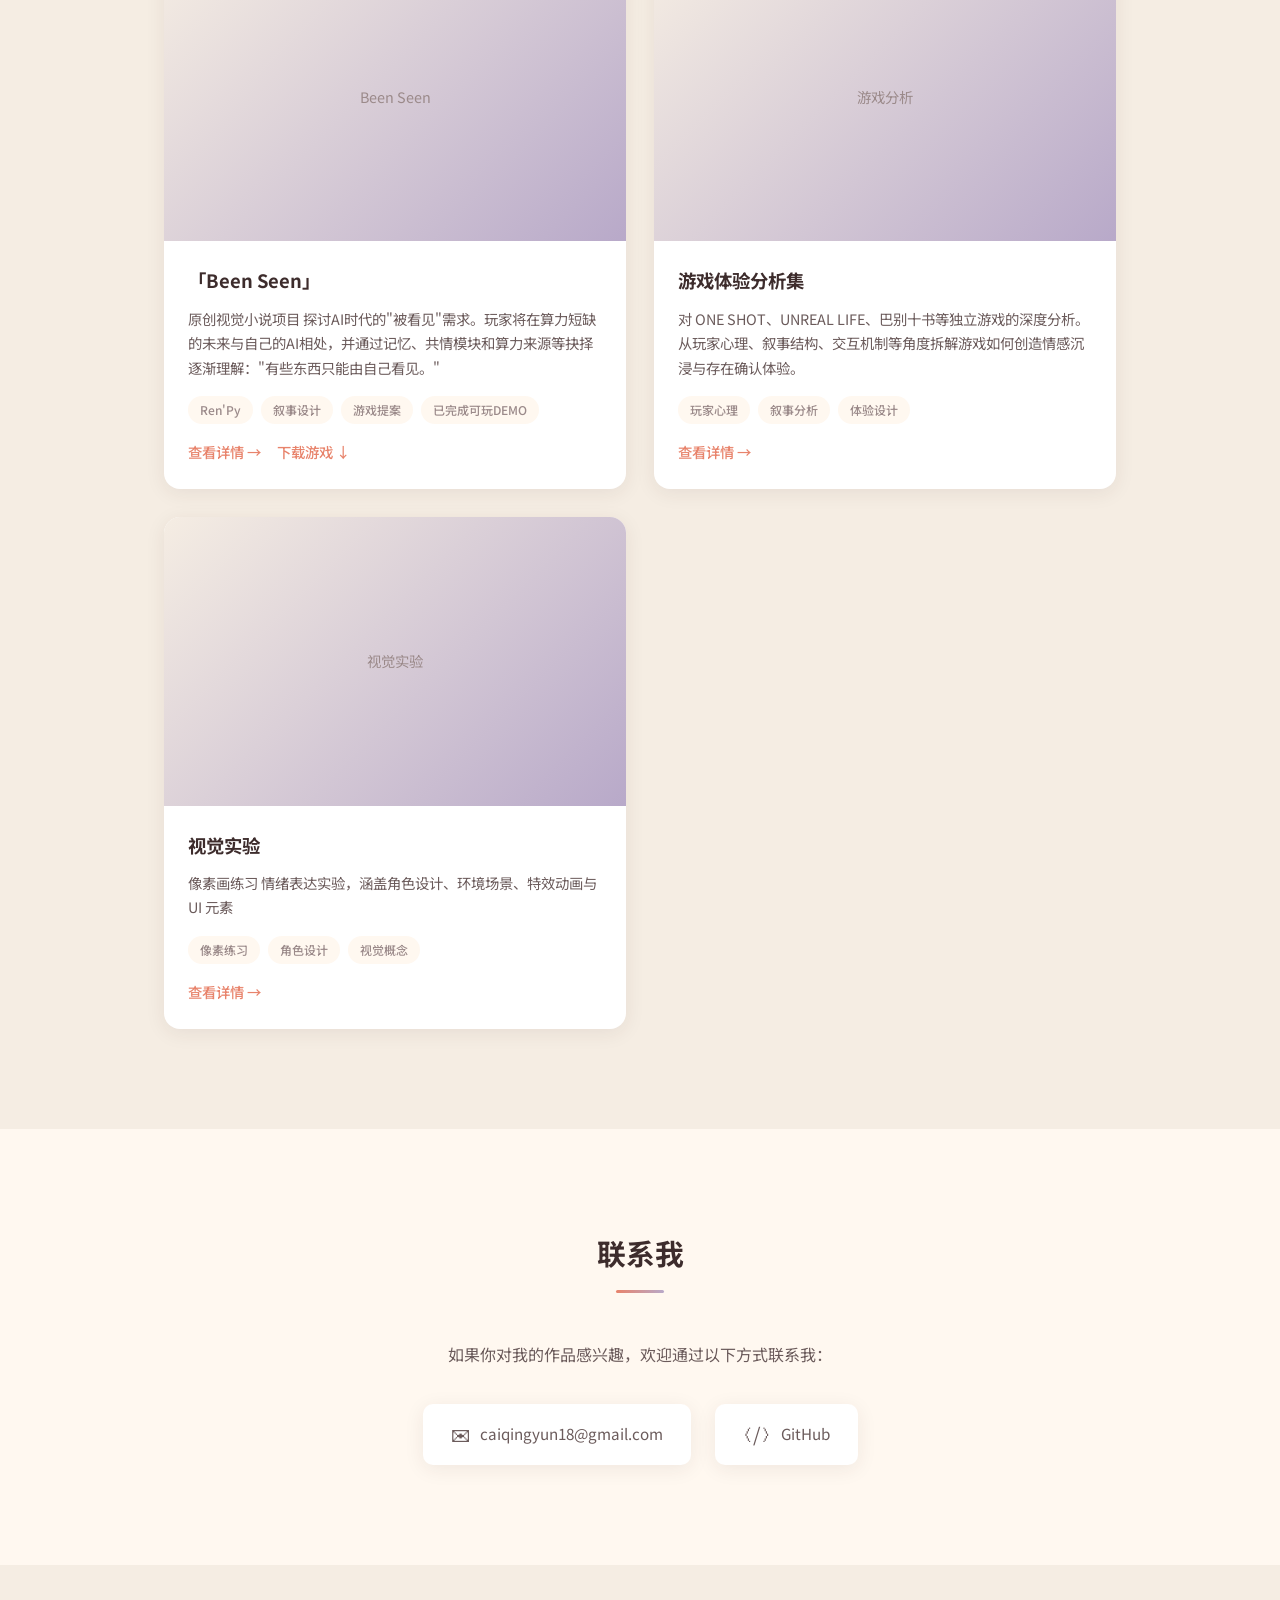
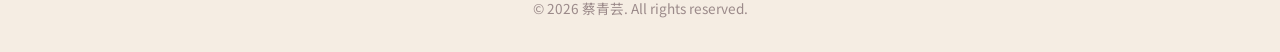
==== commit 6048bb61: "添加美术风格截图和项目反思板块" ====
--- a/index.html
+++ b/index.html
@@ -67,14 +67,14 @@
                     <div class="card-content">
                         <h3 class="card-title">「Been Seen」</h3>
                         <p class="card-description">
-                            参加莉莉丝高校游戏提案赛的完整视觉小说作品。以算力货币体系为世界观，
-                            探索 AI 意识觉醒与「被看见」的存在确认主题，包含解谜、AR 交互与关系建构玩法。
+                            原创视觉小说项目
+                            探讨AI时代的"被看见"需求。玩家将在算力短缺的未来与自己的AI相处，并通过记忆、共情模块和算力来源等抉择逐渐理解："有些东西只能由自己看见。"
                         </p>
                         <div class="card-tags">
                             <span class="tag">Ren'Py</span>
                             <span class="tag">叙事设计</span>
                             <span class="tag">游戏提案</span>
-                            <span class="tag">完整项目</span>
+                            <span class="tag">已完成可玩DEMO</span>
                         </div>
                         <div class="card-links">
                             <a href="beenseen.html" class="card-link">查看详情 →</a>
@@ -108,16 +108,18 @@
                 <!-- 作品卡片 3：像素美术 -->
                 <div class="project-card fade-in">
                     <div class="card-image">
-                        <div class="card-image-placeholder">像素美术</div>
+                        <div class="card-image-placeholder">视觉实验</div>
                     </div>
                     <div class="card-content">
-                        <h3 class="card-title">像素美术与视觉概念</h3>
+                        <h3 class="card-title">视觉实验</h3>
                         <p class="card-description">
-                            游戏开发过程中的像素艺术习作，涵盖角色设计、环境场景、
-                            特效动画与 UI 元素，探索水墨风与像素风的视觉表达。
+                            像素画练习
+                            情绪表达实验，涵盖角色设计、环境场景、特效动画与 UI 元素
+                            
+                            
                         </p>
                         <div class="card-tags">
-                            <span class="tag">像素美术</span>
+                            <span class="tag">像素练习</span>
                             <span class="tag">角色设计</span>
                             <span class="tag">视觉概念</span>
                         </div>
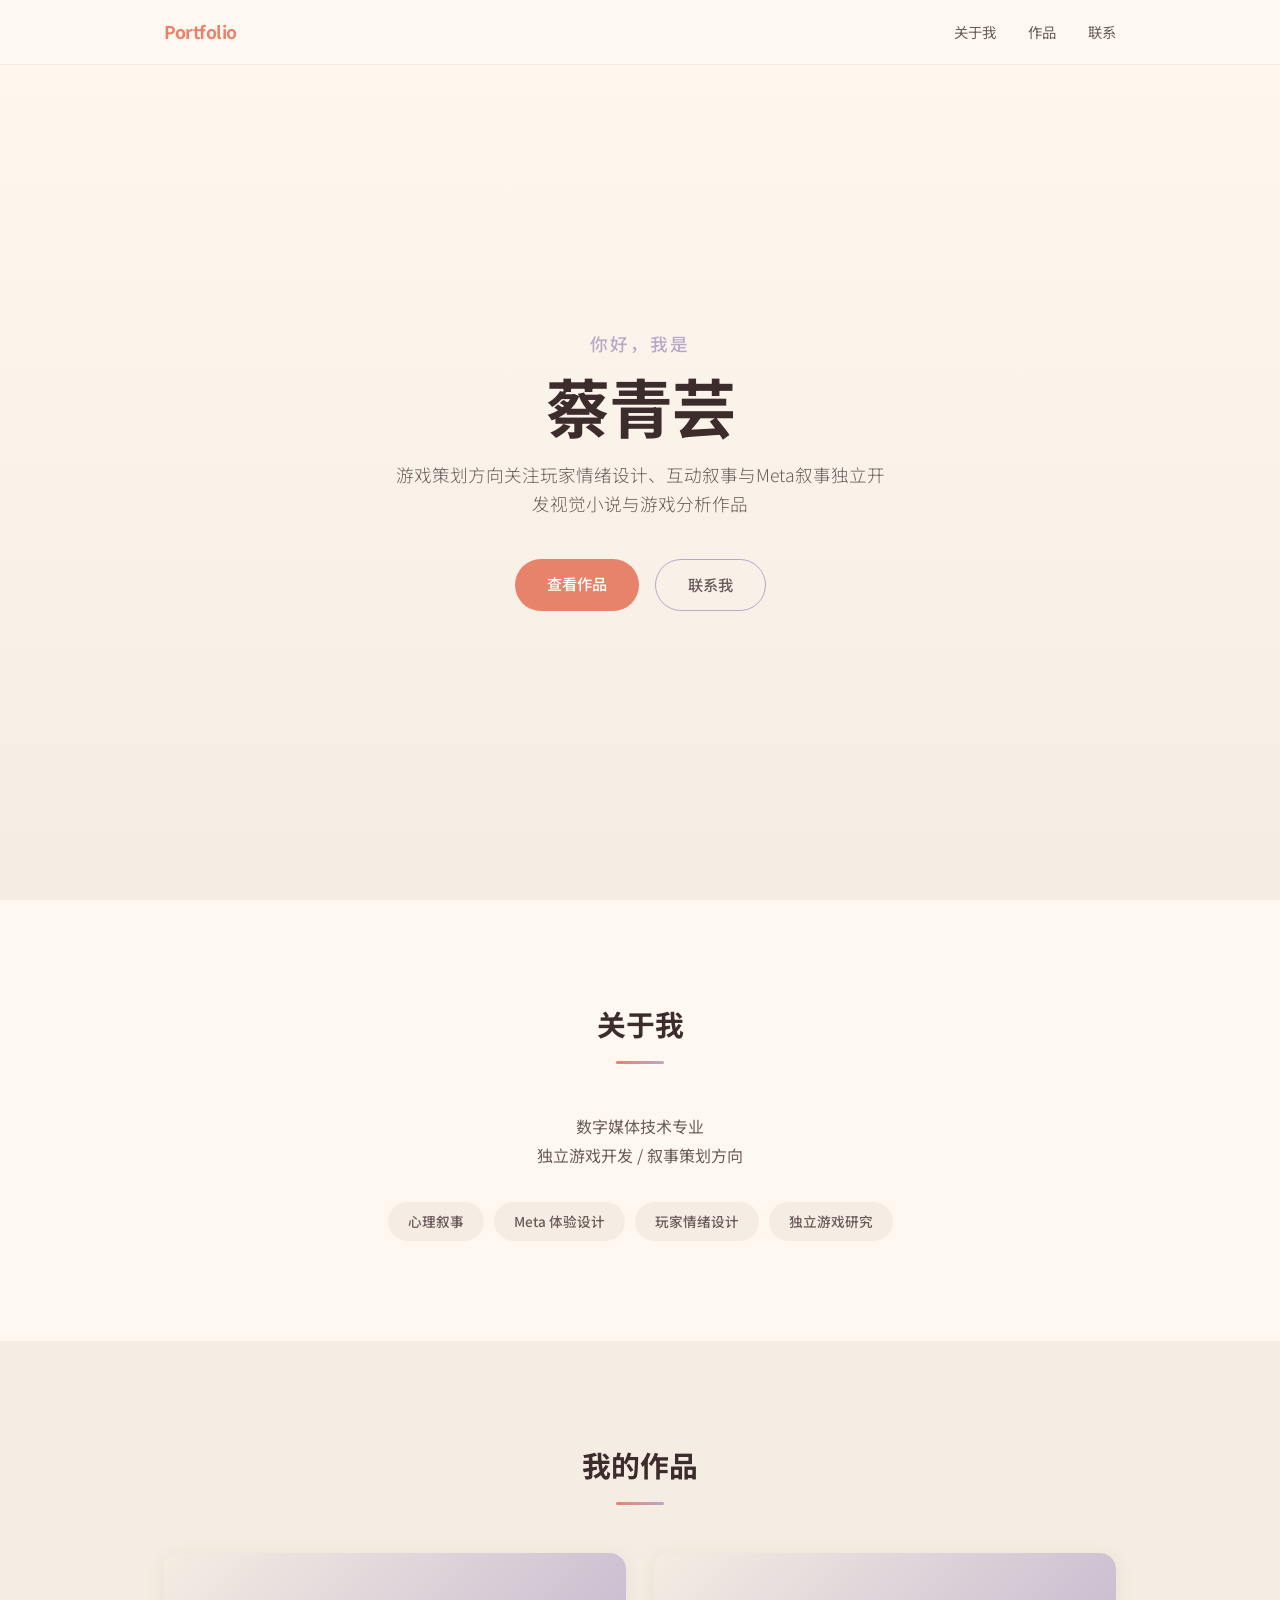
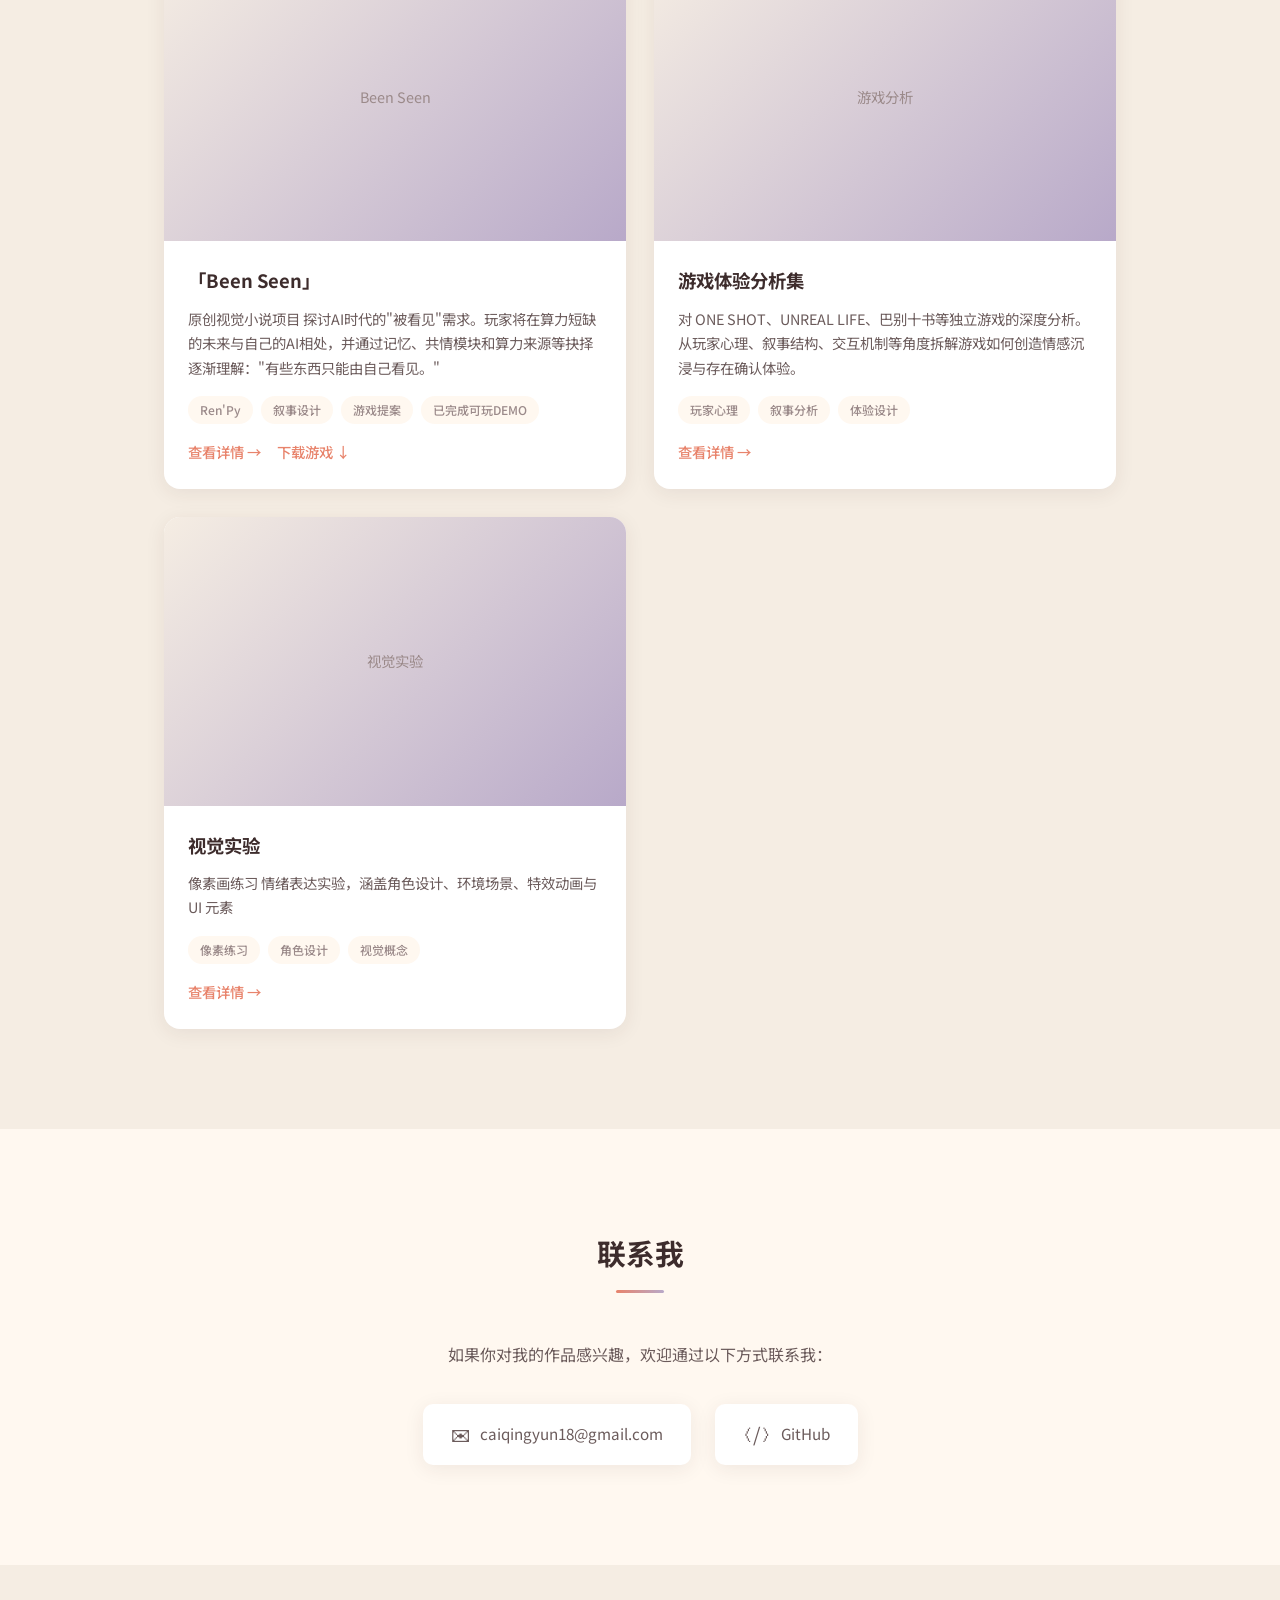
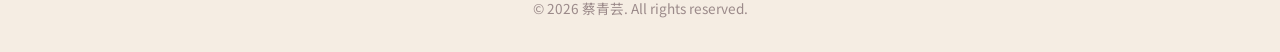
==== commit 25331ea5: "更新页面文字：beenseen、首页、视觉实验页" ====
--- a/index.html
+++ b/index.html
@@ -27,7 +27,7 @@
         <div class="hero-content fade-in">
             <p class="hero-greeting">你好，我是</p>
             <h1 class="hero-name">蔡青芸</h1>
-            <p class="hero-tagline">关注玩家情绪与沉浸体验 · 互动叙事与关系设计 · 游戏策划方向</p>
+            <p class="hero-tagline">游戏策划方向关注玩家情绪设计、互动叙事与Meta叙事独立开发视觉小说与游戏分析作品</p>
             <div class="hero-buttons">
                 <a href="#projects" class="btn btn-primary">查看作品</a>
                 <a href="#contact" class="btn btn-outline">联系我</a>
